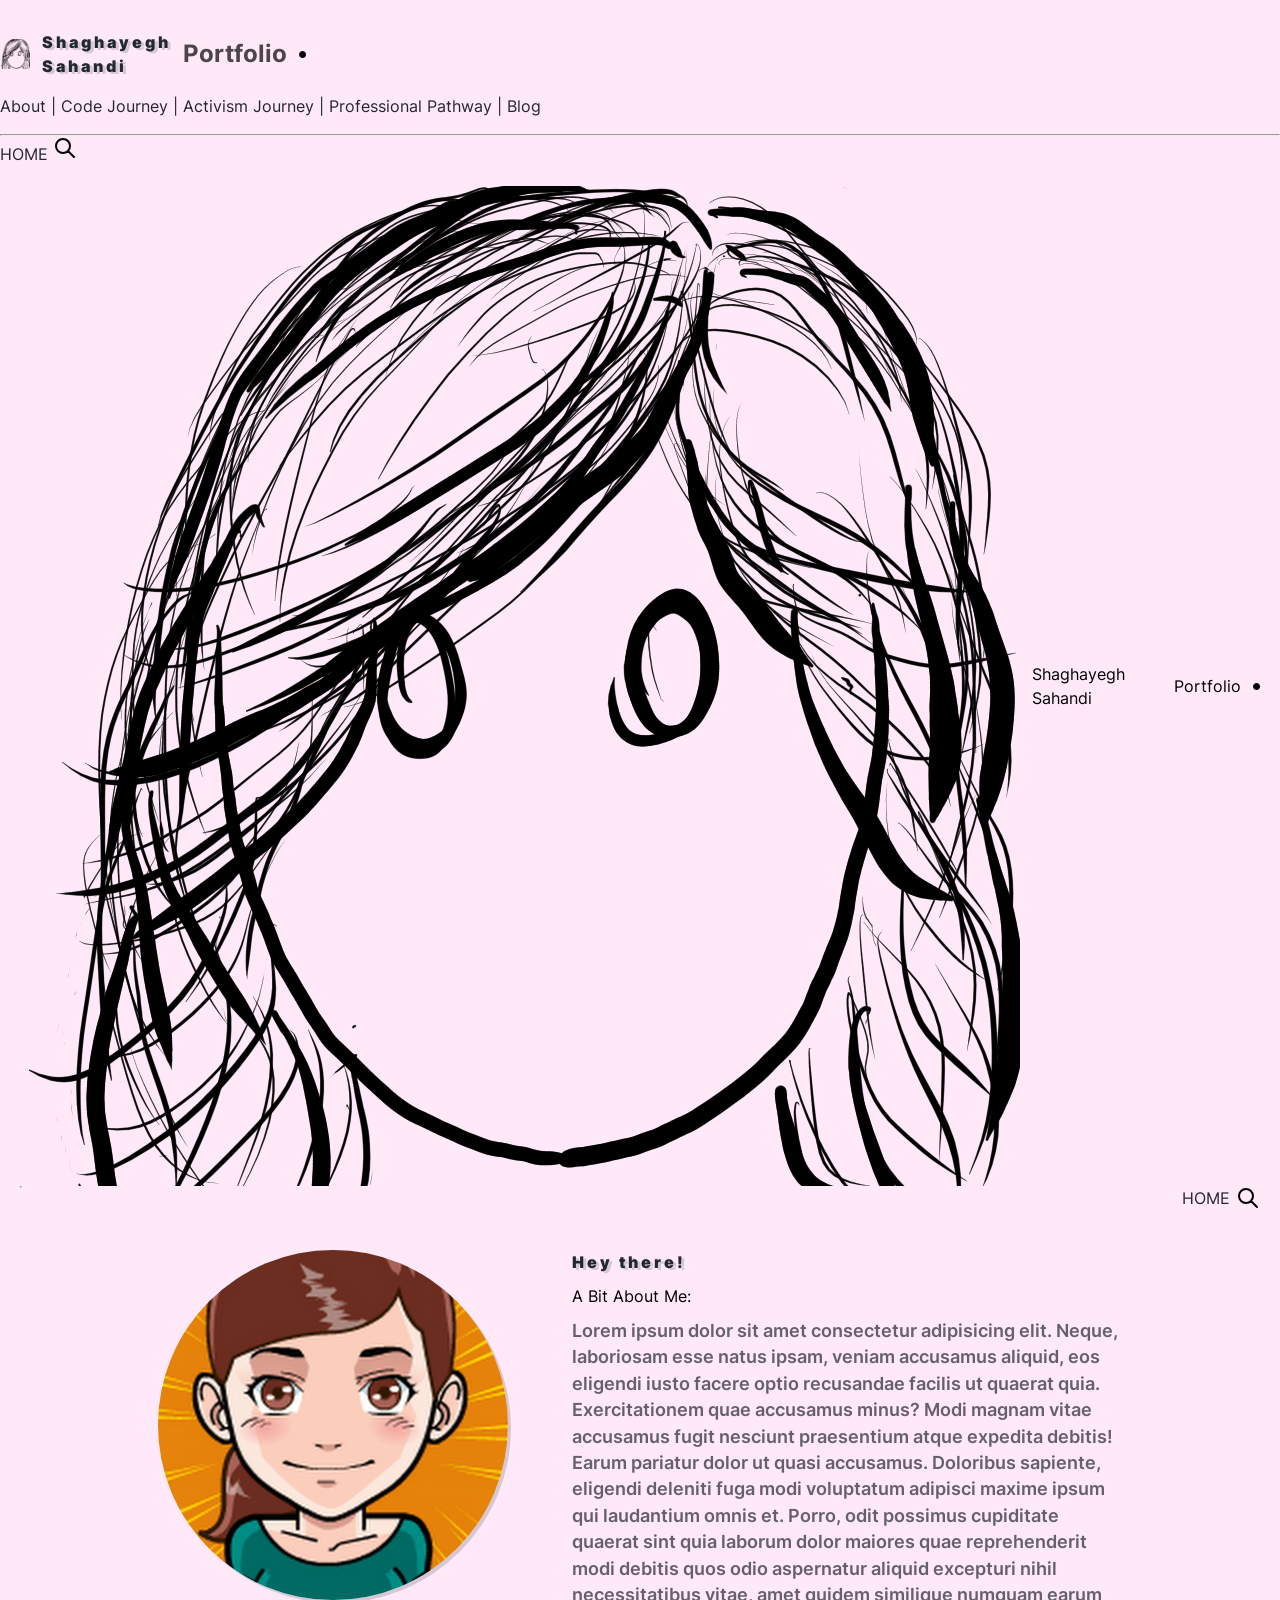
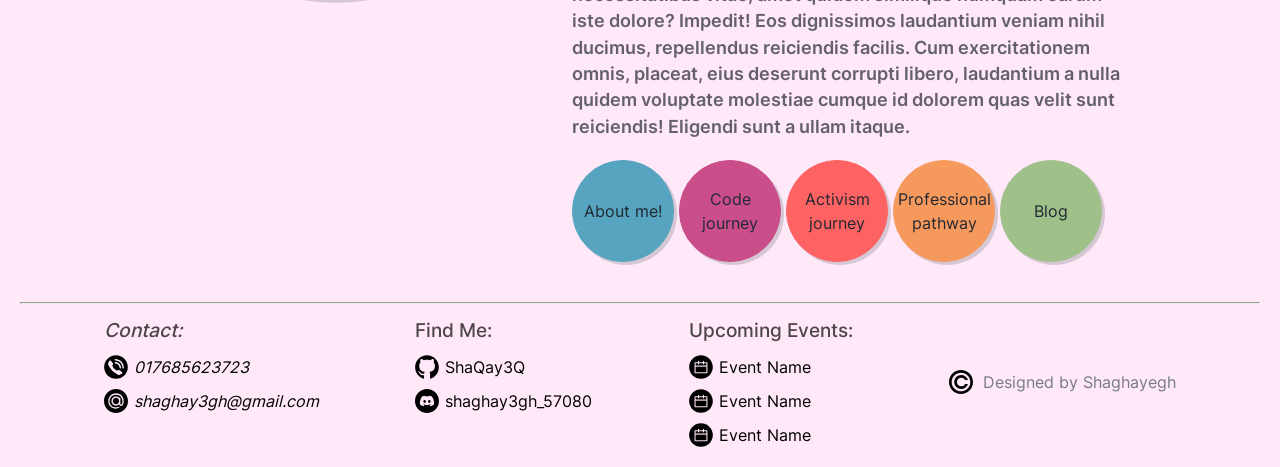
==== page.html @ 24f65aee "changes on several pages" ====
<!DOCTYPE html>
<html lang="en">

<head>
    <meta charset="UTF-8">
    <meta name="viewport" content="width=device-width, initial-scale=1.0">
    <title>Home Page</title>
    <link rel="stylesheet" href="reset.css">
    <link rel="stylesheet" href="style.css">
    <!-- <script src="./burgermenu.js" defer></script> -->
</head>

<body>
    <!--=====================================
                HERO
    =======================================-->
    <div id="hero"></div>
    <section>
        <!--=====================================
                HEADER
        =======================================-->
        <header>
            <section id="logo" class="wrapper flex flexrow align-items-center self-start">
                <img id="logo-img" src="./images/logo.png" alt="logo">
                <h1>Shaghayegh Sahandi</h1>
                <h2>Portfolio</h2>
                <img class="dot" src="./images/circle-32.png" alt="dot icon">
            </section>
            <nav id="big-screen">
                <ul>
                    <!-- <li class="nav-item"><a href="#">About me</a></li> -->
                    <li class="nav-item"><a href="#">About</a> </li>
                    <!-- <li><a href="#">Peek Inside My World</a></li> -->
                    <li>|</li>
                    <li class="nav-item"><a href="#">Code Journey</a></li>
                    <li>|</li>
                    <li class="nav-item"><a href="#">Activism Journey</a></li>
                    <li>|</li>
                    <li class="nav-item"><a href="#">Professional Pathway</a></li>
                    <li>|</li>
                    <li class="nav-item"><a href="#">Blog</a></li>
                </ul>
            </nav>
            <hr />
            <ul>
                <li><a href="#">HOME</a></li>
                <li><img class="icon" src="./images/searchone.svg" alt="Serach"></li>
            </ul>
        </header>
        <!--=====================================
                MAIN
        =======================================-->
        <main></main>
        <!--=====================================
                FOOTER
        =======================================-->
        <footer></footer>
    </section>
    <!--=====================================
                HEADER
    =======================================-->

    <header class="main-header">
        <div class="container flex flexrow justify-between wrap">
            <div class="wrapper flex flexrow align-items-center self-start">
                <img class="logo" src="./images/logo.png" alt="logo">
                <span class="txt-style">Shaghayegh Sahandi</span>
                <span>Portfolio</span>
                <img class="dot align-bottom" src="./images/circle-32.png" alt="dot icon">
            </div>
            <nav class="main-header__nav flex flexcolumn wrap">

                <ul class="nav-menu flex flexrow wrap items-center self-center">
                    <!-- <li class="nav-item"><a href="#">About me</a></li> -->
                    <li class="bubble-link shadow flex" id="about">
                        <!-- <li><a href="#">Peek Inside My World</a></li> -->
                    <li>|</li>
                    <li class="nav-item"><a href="#">Code Journey</a></li>
                    <li>|</li>
                    <li class="nav-item"><a href="#">Activism Journey</a></li>
                    <li>|</li>
                    <li class="nav-item"><a href="#">Professional Pathway</a></li>
                    <li>|</li>
                    <li class="nav-item"><a href="#">Blog</a></li>
                </ul>
                <!-- <div class="line"></div> -->
                <hr>
                <div>

                    <!-- <hr> -->
                    <ul class="flex align-items-center">
                        <li id="burger-menu"></li>
                    </ul>

                </div>
            </nav>
            <nav class="flex flexrow wrap justify-content-right align-items-center">
                <!-- <button class="veganburger" aria-label="Toggle menu"> -->
                <div class="veganburger" role="button" tabindex="0" aria-label="Toggle navigation menu">

                    <span class="bar"></span>
                    <span class="bar"></span>
                    <span class="bar"></span>
                </div>
                <!-- </button> -->
                <ul class="flex flexrow wrap justify-content-right sixgap">
                    <li><a href="#">HOME</a></li>
                    <li><img class="icon" src="./images/searchone.svg" alt="Serach"></li>
                </ul>
            </nav>
        </div>
    </header>

    <!--=====================================
                MAIN
    =======================================-->
    <main class="container">
        <div class="content flex flexrow justify-content-center">
            <div class="flex">
                <img class="avatar shadow self-center" src="./images/sh.png" alt="Portrait of Shaghayegh Sahandi">
            </div>
            <section class="flex flexcolumn">
                <section class="txt flex flexcolumn">
                    <h1>Hey there!</h1>
                    <span>A Bit About Me:</span>
                    <p>Lorem ipsum dolor sit amet consectetur adipisicing elit. Neque, laboriosam esse natus ipsam,
                        veniam accusamus aliquid, eos eligendi iusto facere optio recusandae facilis ut quaerat quia.
                        Exercitationem quae accusamus minus?
                        Modi magnam vitae accusamus fugit nesciunt praesentium atque expedita debitis! Earum pariatur
                        dolor ut quasi accusamus. Doloribus sapiente, eligendi deleniti fuga modi voluptatum adipisci
                        maxime ipsum qui laudantium omnis et.
                        Porro, odit possimus cupiditate quaerat sint quia laborum dolor maiores quae reprehenderit modi
                        debitis quos odio aspernatur aliquid excepturi nihil necessitatibus vitae, amet quidem similique
                        numquam earum iste dolore? Impedit!
                        Eos dignissimos laudantium veniam nihil ducimus, repellendus reiciendis facilis. Cum
                        exercitationem omnis, placeat, eius deserunt corrupti libero, laudantium a nulla quidem
                        voluptate molestiae cumque id dolorem quas velit sunt reiciendis!
                        Eligendi sunt a ullam itaque.</p>
                </section>
                <div class="bubble-nav">
                    <ul class="flex align-items-center">
                        <li class="bubble-link shadow flex" id="about">
                            <a class="flex align-self-center" href="#">About me!
                            </a>
                        </li>
                        <li class="bubble-link shadow flex" id="coding">
                            <a class="flex align-self-center" href="#">Code journey</a>
                        </li>
                        <li class="bubble-link shadow flex" id="activism">
                            <a class="flex align-self-center" href="#">Activism journey</a>
                        </li>
                        <li class="bubble-link shadow flex" id="cv">
                            <a class="flex align-self-center" href="#">Professional pathway</a>
                        </li>
                        <li class="bubble-link shadow flex" id="blog">
                            <a class="flex align-self-center" href="#">Blog</a>
                        </li>
                    </ul>
                </div>

            </section>
        </div>
    </main>

    <!--=====================================
                FOOTER
    =======================================-->
    <footer class="container flex flexcolumn wrap wrapper">
        <hr>
        <section class="flex flexrow wrap justify-evenly wrapper">
            <address class="flex flexcolumn tengap fexgrowone fit-content">
                <h3>Contact:</h3>
                <div class="flex flexrow sixgap fit-content">
                    <img class="icon" src="./images/phone.svg" alt="phone">
                    <span>017685623723</span>
                </div>
                <div class="flex flexrow sixgap fit-content">
                    <img class="icon" src="./images/emailat.svg" alt="email">
                    <span>shaghay3gh@gmail.com</span>
                </div>
            </address>
            <section class="flex flexcolumn tengap fit-content">
                <h3>Find Me:</h3>
                <div class="flex flexrow sixgap fit-content">
                    <img class="icon" src="./images/github.svg" alt="Github">
                    <span>ShaQay3Q</span>
                </div>
                <div class="flex flexrow sixgap fit-content">
                    <img class="icon" src="./images/discord.svg" alt="Discord">
                    <span>shaghay3gh_57080</span>
                </div>
            </section>
            <section class="flex flexcolumn tengap">
                <h3>Upcoming Events:</h3>
                <div class="flex flexrow sixgap">
                    <img class="icon" src="./images/event.svg" alt="event">
                    <span>Event Name</span>
                </div>
                <div class="flex flexrow sixgap">
                    <img class="icon" src="./images/event.svg" alt="event">
                    <span>Event Name</span>
                </div>
                <div class="flex flexrow sixgap">
                    <img class="icon" src="./images/event.svg" alt="event">
                    <span>Event Name</span>
                </div>
            </section>
            <div class="copy-right flex flexrow tengap align-items-center">
                <img class="icon" src="./images/copyright.svg" alt="copy-right sign">
                <span>Designed by Shaghayegh</span>
            </div>
        </section>
    </footer>
</body>

</html>
---- style.css ----
/* inter-100 - latin */
@font-face {
	font-display: swap; /* Check https://developer.mozilla.org/en-US/docs/Web/CSS/@font-face/font-display for other options. */
	font-family: "Inter";
	font-style: normal;
	font-weight: 100;
	src: url("./fonts/inter-v13-latin-100.woff2") format("woff2"); /* Chrome 36+, Opera 23+, Firefox 39+, Safari 12+, iOS 10+ */
}

/* inter-200 - latin */
@font-face {
	font-display: swap; /* Check https://developer.mozilla.org/en-US/docs/Web/CSS/@font-face/font-display for other options. */
	font-family: "Inter";
	font-style: normal;
	font-weight: 200;
	src: url("./fonts/inter-v13-latin-200.woff2") format("woff2"); /* Chrome 36+, Opera 23+, Firefox 39+, Safari 12+, iOS 10+ */
}

/* inter-300 - latin */
@font-face {
	font-display: swap; /* Check https://developer.mozilla.org/en-US/docs/Web/CSS/@font-face/font-display for other options. */
	font-family: "Inter";
	font-style: normal;
	font-weight: 300;
	src: url("./fonts/inter-v13-latin-300.woff2") format("woff2"); /* Chrome 36+, Opera 23+, Firefox 39+, Safari 12+, iOS 10+ */
}

/* inter-regular - latin */
@font-face {
	font-display: swap; /* Check https://developer.mozilla.org/en-US/docs/Web/CSS/@font-face/font-display for other options. */
	font-family: "Inter";
	font-style: normal;
	font-weight: 400;
	src: url("./fonts/inter-v13-latin-regular.woff2") format("woff2"); /* Chrome 36+, Opera 23+, Firefox 39+, Safari 12+, iOS 10+ */
}

/* inter-500 - latin */
@font-face {
	font-display: swap; /* Check https://developer.mozilla.org/en-US/docs/Web/CSS/@font-face/font-display for other options. */
	font-family: "Inter";
	font-style: normal;
	font-weight: 500;
	src: url("./fonts/inter-v13-latin-500.woff2") format("woff2"); /* Chrome 36+, Opera 23+, Firefox 39+, Safari 12+, iOS 10+ */
}

/* inter-600 - latin */
@font-face {
	font-display: swap; /* Check https://developer.mozilla.org/en-US/docs/Web/CSS/@font-face/font-display for other options. */
	font-family: "Inter";
	font-style: normal;
	font-weight: 600;
	src: url("./fonts/inter-v13-latin-600.woff2") format("woff2"); /* Chrome 36+, Opera 23+, Firefox 39+, Safari 12+, iOS 10+ */
}

/* inter-700 - latin */
@font-face {
	font-display: swap; /* Check https://developer.mozilla.org/en-US/docs/Web/CSS/@font-face/font-display for other options. */
	font-family: "Inter";
	font-style: normal;
	font-weight: 700;
	src: url("./fonts/inter-v13-latin-700.woff2") format("woff2"); /* Chrome 36+, Opera 23+, Firefox 39+, Safari 12+, iOS 10+ */
}

/* inter-800 - latin */
@font-face {
	font-display: swap; /* Check https://developer.mozilla.org/en-US/docs/Web/CSS/@font-face/font-display for other options. */
	font-family: "Inter";
	font-style: normal;
	font-weight: 800;
	src: url("./fonts/inter-v13-latin-800.woff2") format("woff2"); /* Chrome 36+, Opera 23+, Firefox 39+, Safari 12+, iOS 10+ */
}

/* inter-900 - latin */
@font-face {
	font-display: swap; /* Check https://developer.mozilla.org/en-US/docs/Web/CSS/@font-face/font-display for other options. */
	font-family: "Inter";
	font-style: normal;
	font-weight: 900;
	src: url("./fonts/inter-v13-latin-900.woff2") format("woff2"); /* Chrome 36+, Opera 23+, Firefox 39+, Safari 12+, iOS 10+ */
}

:root {
	--fs-smaller: 0.8rem;
	--fs-small: 1rem;
	--fs-medium: 1.1rem;
	--fs-large: 1.2rem;
	--fs-f: 10vh;
	--fs-rem: 1.5rem;
	--fw-rem: 700;
	--fw-medium: 600;

	--fc-black: rgba(0, 0, 0, 0.7);
	--fc-softblack: rgba(0, 0, 0, 0.9);
	--fc-darkgray: rgba(34, 40, 50, 1);
	--fc-darkgreyleight: rgba(34, 40, 50, 0.7);
	--fc-grey: rgba(119, 123, 133, 1);
	--lc-grey: rgba(119, 123, 133, 0.6);
	--shadow: rgba(119, 123, 133, 0.3);

	/* --bgc: #f1f4f6; */
	--bgc: #ffe8f8;
	--lc-home: #56a4c0;
	--lc-one: #ca4e8a;
	--lc-two: #ff6262;
	--lc-three: #f6995c;
	--lc-four: #9fc088;
}

@media (max-width: 427px) {
	:root {
		--fs-rem: 1rem;
		--fw-rem: 700;
		/* --fs-lg: 2.25rem; */
	}
}

* {
	padding: 0;
	margin: 0;
	box-sizing: border-box;
}

body {
	overflow-x: hidden;
	font-family: "Inter", sans-serif;
	margin-top: 30px;
	background-color: var(--bgc);
}

h2 {
	font-size: var(--fs-rem);
	font-weight: var(--fw-rem);
	color: var(--fc-black);
}

.box {
	background-color: var(--bgc);
	border: 5px solid darkblue;
	width: 20vw;
	height: 20vh;
	/* font-size: var(--fs-rem); */
}

p {
	font-size: var(--fs-medium);
	font-weight: var(--fw-medium);
	color: var(--fc-darkgreyleight);
	word-wrap: break-word;
	max-width: 550px;
}

a {
	text-decoration: none;
	font-size: var(--fs-small);
	font-weight: 400;
	color: var(--fc-darkgray);
}

main {
	display: flex;
	flex-direction: column;
}

li {
	display: inline-block;
	color: var(--fc-darkgray);
}

/*===============================================================================================
                        UTILS
================================================================================================*/
.flex {
	display: flex;
}

.flexrow {
	flex-direction: row;
}

.flexcolumn {
	flex-direction: column;
}

.justify-between {
	justify-content: space-between;
}

.justify-evenly {
	justify-content: space-evenly;
}

.justify-content {
	justify-content: center;
}

.align-items-center {
	align-items: center;
}

.justify-self-center {
	justify-self: center;
}

.align-self-center {
	align-self: center;
}

.wrap {
	flex-wrap: wrap;
}

.justify-content-center {
	justify-content: center;
}

.justify-content-right {
	justify-content: right;
}

.self-end {
	justify-self: end;
}

.self-start {
	justify-self: start;
}

.align--bottom {
	justify-self: last baseline;
}

.fit-content {
	max-width: fit-content;
}

.container {
	max-width: 1400px;
	margin-right: auto;
	margin-left: auto;
	padding: 20px;
}

span {
	display: inline-block;
}

.icon {
	height: 24px;
	width: 24px;
}
/* hr {
  background-color: var(--fc-grey);
} */

ul {
	display: inline-block;
}

.line {
	height: 1hv;
	border: solid var(--fc-grey);
}

/* hr {
  background-color: var(--fc-grey);
} */

.shadow {
	box-shadow: 3px 3px var(--shadow);
}

.tengap {
	gap: 10px;
}

.sixgap {
	gap: 6px;
}

.wrapper {
	gap: 12px;
}

/*===============================================================================================
                        HEADER
================================================================================================*/

#logo {
	height: 30pxBlog;
	width: 30px;
}

.dot {
	width: 7px;
	height: 7px;
}

h1 {
	font-size: var(--fs-small);
	font-weight: 900;
	color: var(--fc-darkgray);
	letter-spacing: 3px;
	text-shadow: 3px 2px var(--shadow);
}

.main-header__nav {
	gap: 6px;
}

.main-header__nav > ul {
	gap: 6px;
}

.nav-menu {
	display: flex;
	justify-content: space-between;
	align-items: center;
	gap: 60px;
}

/*===============================================================================================
                        MAIN
================================================================================================*/

main {
	max-width: fit-content;
	margin: auto;
}

.content > div {
	min-width: fit-content;
	margin-right: 5vw;
}

.content > section {
	gap: 20px;
}

.avatar {
	width: 350px;
	height: 350px;
	border-radius: 50%;
}

.txt {
	gap: 10px;
}
h3 {
	color: var(--fc-black);
	font-size: var(--fs-large);
	font-weight: 500;
}

/****************
  BUBBLE NAV
****************/
.bubble-nav > ul {
	gap: 5px;
}

.bubble-link {
	height: 102px;
	width: 102px;
	border-radius: 50%;
	border: solid 1px;
	font-size: var(--fs-smaller);
	font-weight: var(--fw-medium);
	justify-content: center;
	text-align: center;
}

#about {
	background-color: var(--lc-home);
	border-color: var(--lc-home);
}

#coding {
	background-color: var(--lc-one);
	border-color: var(--lc-one);
}

#activism {
	background-color: var(--lc-two);
	border-color: var(--lc-two);
}

#cv {
	background-color: var(--lc-three);
	border-color: var(--lc-three);
}

#blog {
	background-color: var(--lc-four);
	border-color: var(--lc-four);
}

/*===============================================================================================
                        FOOTER
================================================================================================*/

.copy-right {
	color: var(--fc-grey);
}

/*===============================================================================================
                        MEDIA QUERIES
================================================================================================*/

/* @media (max-width: 1000px) {
  .main-header__nav {
    display: none;
  }
} */

@media (max-width: 900px) {
	.main-header__nav hr,
	ul:nth-child(1) {
		display: none;
	}
}

@media (max-width: 900px) {
	.veganburger {
		display: block; /* Show on smaller screens */
	}
}

.veganburger {
	/* visibility: hidden; */
	display: none;
	cursor: pointer;
}

.burger-menu {
	display: none;
	cursor: pointer;
}

.bar {
	display: block;
	width: 25px;
	height: 3px;
	margin: 5px auto;
	-webkit-transition: all 0.3s ease-in-out;
	transition: all 0.3s ease-in-out;
	background-color: var(--fc-darkgray);
}

.veganburger.active .bar:nth-child(2) {
	opacity: 0;
}
.veganburger.active .bar:nth-child(1) {
	transform: translateY(8px) rotate(45deg);
}
.veganburger.active .bar:nth-child(3) {
	transform: translateY(-8px) rotate(-45deg);
}

@media (max-width: 900px) {
	.nav-menu {
		position: fixed;
		left: -100%; /* Start off-screen */
		top: 60px;
		flex-direction: column;
		background-color: var(--bgc);
		width: 100%;
		text-align: center;
		transition: 0.3s;
		box-shadow: 0 10px 27px rgba(0, 0, 0, 0.05);
		z-index: 1000;
	}

	.nav-menu.active {
		left: 0; /* Slide in when active */
	}
}

.nav-menu {
	position: fixed;
	left: 100%;
	top: 70px;
	opacity: 0.5;
	flex-direction: column;
	background-color: red;
	width: 100%;
	text-align: center;
	transition: 0.3s;
}

.nav-item {
	margin: 16px 0;
}

.nav-menu.active {
	left: 0;
}

/* .main-header__nav {
  } */
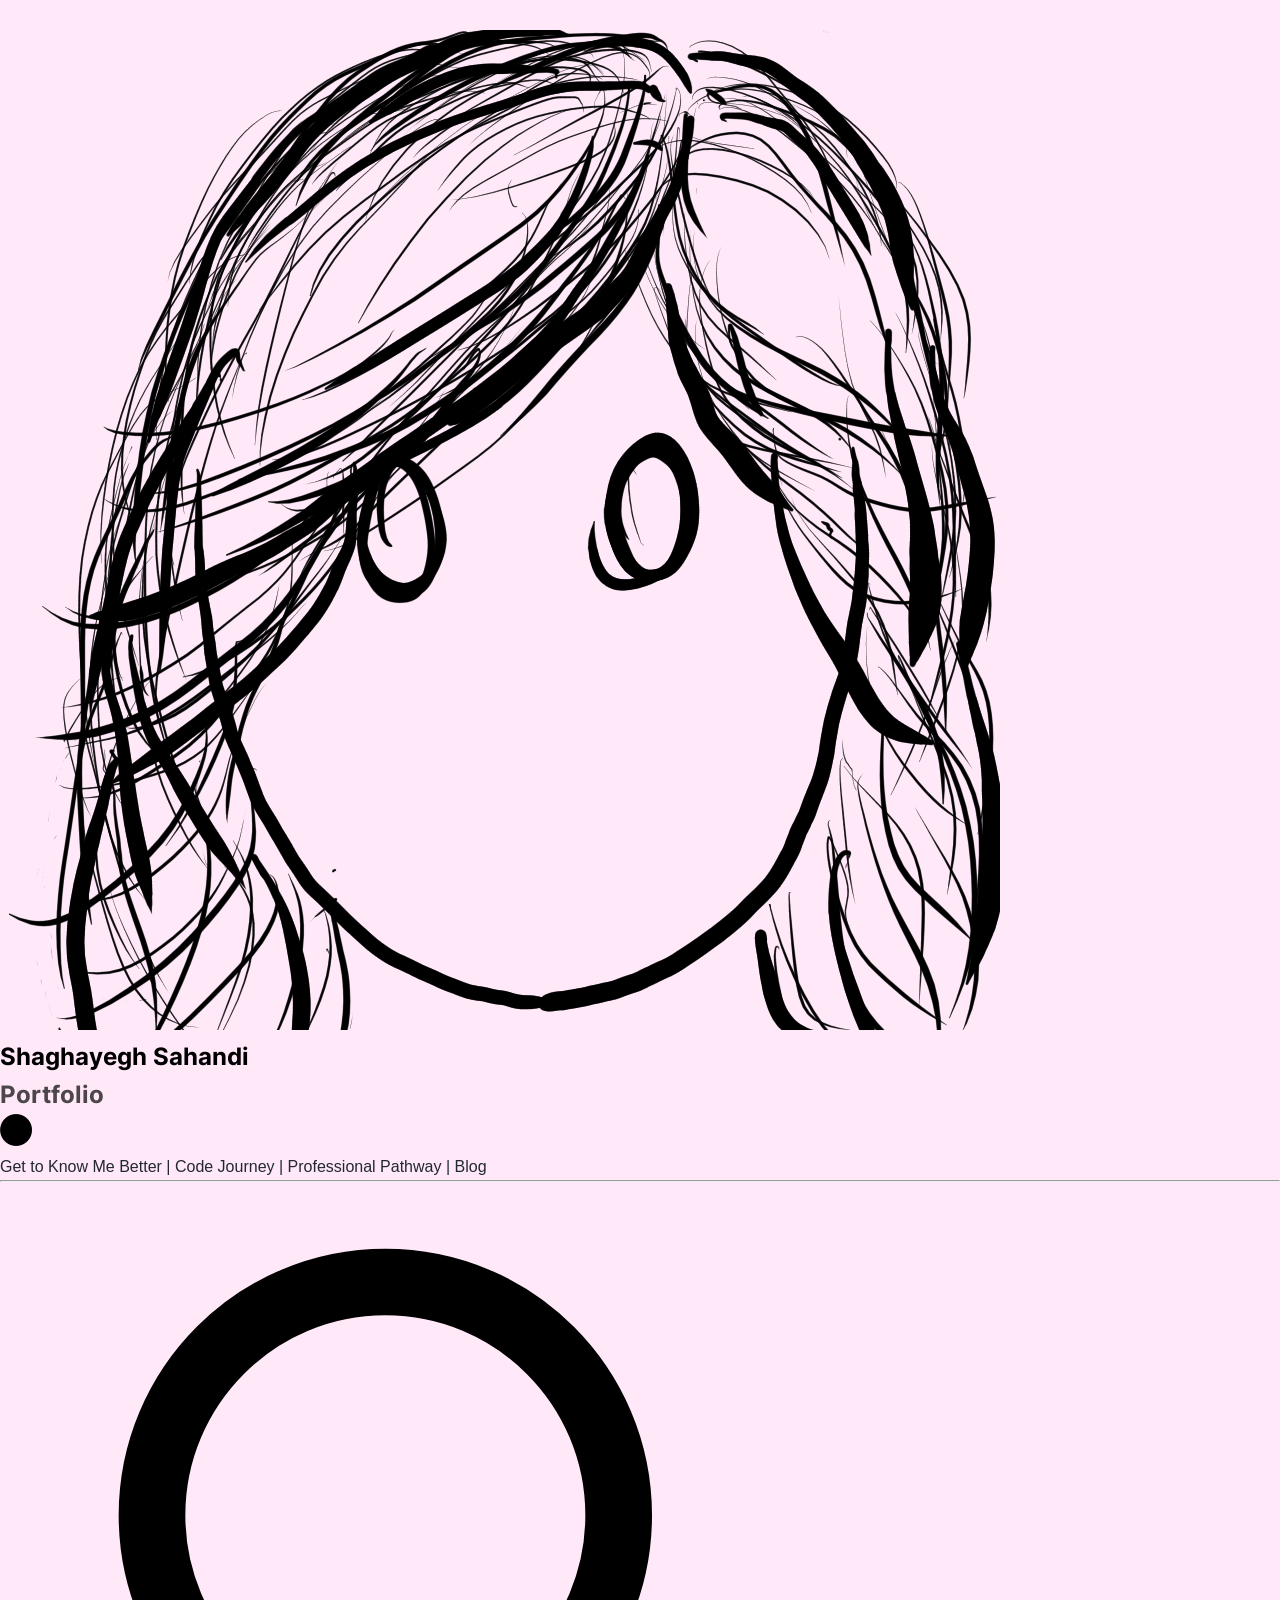
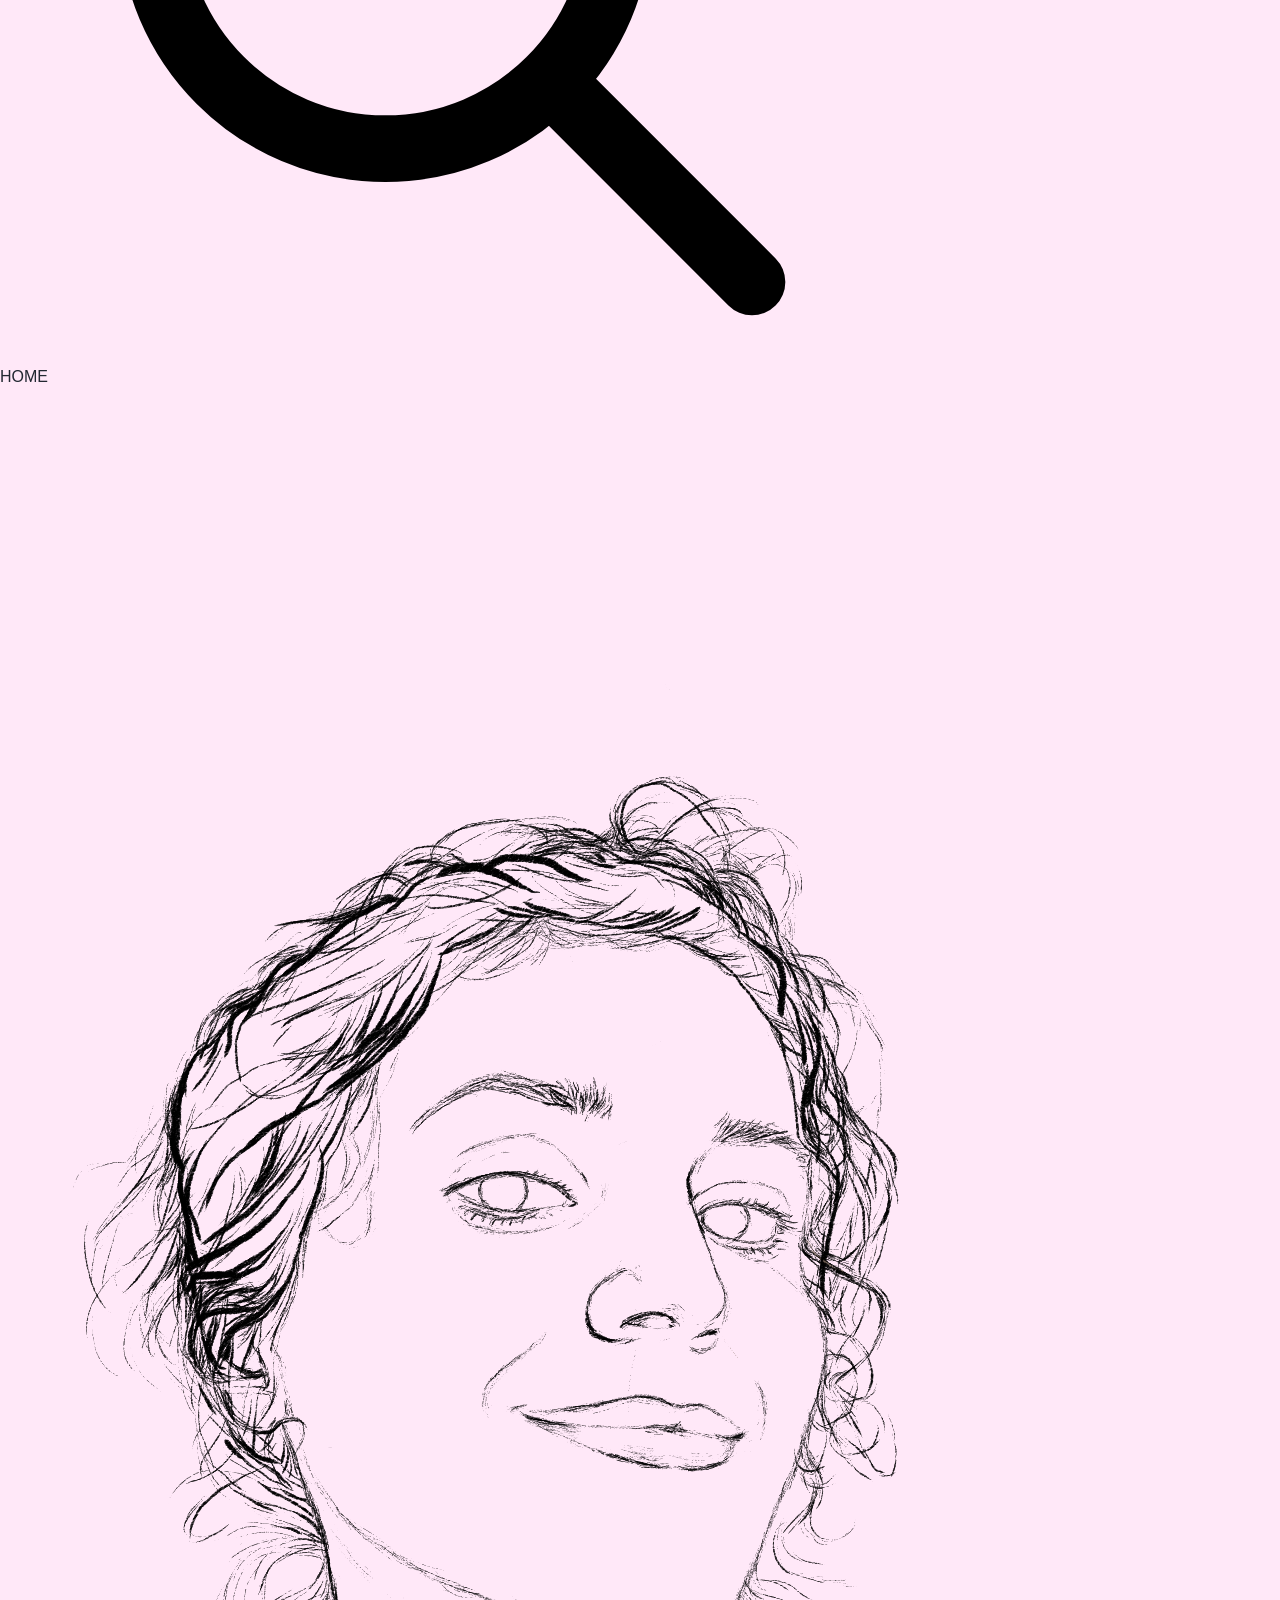
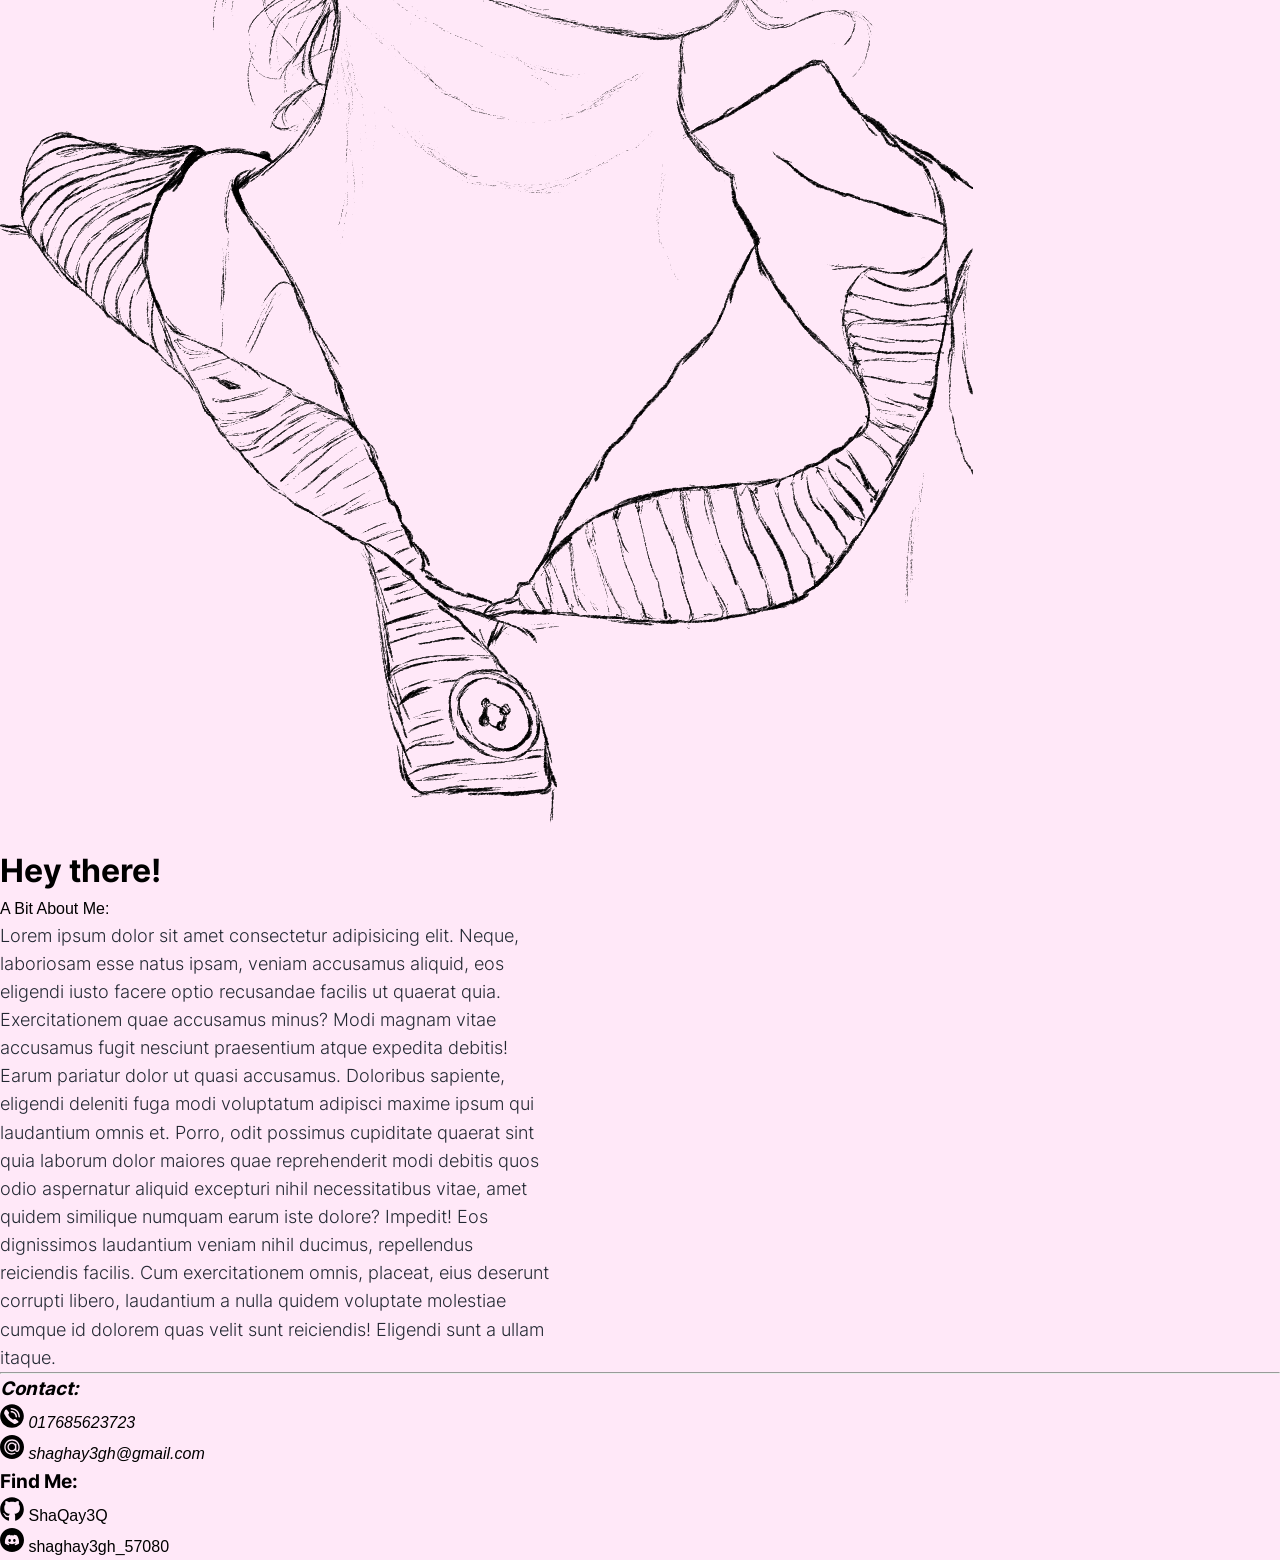
==== commit 62959dd8: "change structures on page.html" ====
--- a/page.html
+++ b/page.html
@@ -5,209 +5,94 @@
     <meta charset="UTF-8">
     <meta name="viewport" content="width=device-width, initial-scale=1.0">
     <title>Home Page</title>
-    <link rel="stylesheet" href="reset.css">
-    <link rel="stylesheet" href="style.css">
+    <link rel="stylesheet" href="page.css">
+    <!-- <link rel="stylesheet" href="style.css"> -->
     <!-- <script src="./burgermenu.js" defer></script> -->
 </head>
 
 <body>
     <!--=====================================
+                HEADER
+        =======================================-->
+    <header>
+        <section id="logo" class="wrapper flex flexrow align-items-center self-start">
+            <img id="logo-img" src="./images/logo.png" alt="logo">
+            <h1>Shaghayegh Sahandi</h1>
+            <h2>Portfolio</h2>
+            <img class="dot" src="./images/circle-32.png" alt="dot icon">
+        </section>
+        <nav id="big-screen">
+            <ul>
+                <!-- <li class="nav-item"><a href="#">About me</a></li> -->
+                <li class="nav-item"><a href="#">Get to Know Me Better</a> </li>
+                <!-- <li><a href="#">Peek Inside My World</a></li> -->
+                <li>|</li>
+                <li class="nav-item"><a href="#">Code Journey</a></li>
+                <li>|</li>
+                <!-- <li class="nav-item"><a href="#">Activism Journey</a></li>
+                    <li>|</li> -->
+                <li class="nav-item"><a href="#">Professional Pathway</a></li>
+                <li>|</li>
+                <li class="nav-item"><a href="#">Blog</a></li>
+            </ul>
+        </nav>
+        <hr />
+        <ul>
+            <li><a href="#">HOME</a></li>
+            <li><img src="./images/searchone.svg" alt="Serach"></li>
+        </ul>
+    </header>
+    <!--=====================================
                 HERO
     =======================================-->
-    <div id="hero"></div>
-    <section>
-        <!--=====================================
-                HEADER
-        =======================================-->
-        <header>
-            <section id="logo" class="wrapper flex flexrow align-items-center self-start">
-                <img id="logo-img" src="./images/logo.png" alt="logo">
-                <h1>Shaghayegh Sahandi</h1>
-                <h2>Portfolio</h2>
-                <img class="dot" src="./images/circle-32.png" alt="dot icon">
-            </section>
-            <nav id="big-screen">
-                <ul>
-                    <!-- <li class="nav-item"><a href="#">About me</a></li> -->
-                    <li class="nav-item"><a href="#">About</a> </li>
-                    <!-- <li><a href="#">Peek Inside My World</a></li> -->
-                    <li>|</li>
-                    <li class="nav-item"><a href="#">Code Journey</a></li>
-                    <li>|</li>
-                    <li class="nav-item"><a href="#">Activism Journey</a></li>
-                    <li>|</li>
-                    <li class="nav-item"><a href="#">Professional Pathway</a></li>
-                    <li>|</li>
-                    <li class="nav-item"><a href="#">Blog</a></li>
-                </ul>
-            </nav>
-            <hr />
-            <ul>
-                <li><a href="#">HOME</a></li>
-                <li><img class="icon" src="./images/searchone.svg" alt="Serach"></li>
-            </ul>
-        </header>
-        <!--=====================================
+    <div id="hero">
+        <img src="./images/shaport.png" alt="hero image">
+    </div>
+    <!--=====================================
                 MAIN
         =======================================-->
-        <main></main>
-        <!--=====================================
+    <main>
+        <h1>Hey there!</h1>
+        <span>A Bit About Me:</span>
+        <p>Lorem ipsum dolor sit amet consectetur adipisicing elit. Neque, laboriosam esse natus ipsam,
+            veniam accusamus aliquid, eos eligendi iusto facere optio recusandae facilis ut quaerat quia.
+            Exercitationem quae accusamus minus?
+            Modi magnam vitae accusamus fugit nesciunt praesentium atque expedita debitis! Earum pariatur
+            dolor ut quasi accusamus. Doloribus sapiente, eligendi deleniti fuga modi voluptatum adipisci
+            maxime ipsum qui laudantium omnis et.
+            Porro, odit possimus cupiditate quaerat sint quia laborum dolor maiores quae reprehenderit modi
+            debitis quos odio aspernatur aliquid excepturi nihil necessitatibus vitae, amet quidem similique
+            numquam earum iste dolore? Impedit!
+            Eos dignissimos laudantium veniam nihil ducimus, repellendus reiciendis facilis. Cum
+            exercitationem omnis, placeat, eius deserunt corrupti libero, laudantium a nulla quidem
+            voluptate molestiae cumque id dolorem quas velit sunt reiciendis!
+            Eligendi sunt a ullam itaque.</p>
+    </main>
+    <hr />
+    <!--=====================================
                 FOOTER
         =======================================-->
-        <footer></footer>
-    </section>
-    <!--=====================================
-                HEADER
-    =======================================-->
-
-    <header class="main-header">
-        <div class="container flex flexrow justify-between wrap">
-            <div class="wrapper flex flexrow align-items-center self-start">
-                <img class="logo" src="./images/logo.png" alt="logo">
-                <span class="txt-style">Shaghayegh Sahandi</span>
-                <span>Portfolio</span>
-                <img class="dot align-bottom" src="./images/circle-32.png" alt="dot icon">
+    <footer>
+        <address class="flex flexcolumn tengap fexgrowone fit-content">
+            <h3>Contact:</h3>
+            <div class="flex flexrow sixgap fit-content">
+                <img class="icon" src="./images/phone.svg" alt="phone">
+                <span>017685623723</span>
             </div>
-            <nav class="main-header__nav flex flexcolumn wrap">
-
-                <ul class="nav-menu flex flexrow wrap items-center self-center">
-                    <!-- <li class="nav-item"><a href="#">About me</a></li> -->
-                    <li class="bubble-link shadow flex" id="about">
-                        <!-- <li><a href="#">Peek Inside My World</a></li> -->
-                    <li>|</li>
-                    <li class="nav-item"><a href="#">Code Journey</a></li>
-                    <li>|</li>
-                    <li class="nav-item"><a href="#">Activism Journey</a></li>
-                    <li>|</li>
-                    <li class="nav-item"><a href="#">Professional Pathway</a></li>
-                    <li>|</li>
-                    <li class="nav-item"><a href="#">Blog</a></li>
-                </ul>
-                <!-- <div class="line"></div> -->
-                <hr>
-                <div>
-
-                    <!-- <hr> -->
-                    <ul class="flex align-items-center">
-                        <li id="burger-menu"></li>
-                    </ul>
-
-                </div>
-            </nav>
-            <nav class="flex flexrow wrap justify-content-right align-items-center">
-                <!-- <button class="veganburger" aria-label="Toggle menu"> -->
-                <div class="veganburger" role="button" tabindex="0" aria-label="Toggle navigation menu">
-
-                    <span class="bar"></span>
-                    <span class="bar"></span>
-                    <span class="bar"></span>
-                </div>
-                <!-- </button> -->
-                <ul class="flex flexrow wrap justify-content-right sixgap">
-                    <li><a href="#">HOME</a></li>
-                    <li><img class="icon" src="./images/searchone.svg" alt="Serach"></li>
-                </ul>
-            </nav>
-        </div>
-    </header>
-
-    <!--=====================================
-                MAIN
-    =======================================-->
-    <main class="container">
-        <div class="content flex flexrow justify-content-center">
-            <div class="flex">
-                <img class="avatar shadow self-center" src="./images/sh.png" alt="Portrait of Shaghayegh Sahandi">
+            <div class="flex flexrow sixgap fit-content">
+                <img class="icon" src="./images/emailat.svg" alt="email">
+                <span>shaghay3gh@gmail.com</span>
             </div>
-            <section class="flex flexcolumn">
-                <section class="txt flex flexcolumn">
-                    <h1>Hey there!</h1>
-                    <span>A Bit About Me:</span>
-                    <p>Lorem ipsum dolor sit amet consectetur adipisicing elit. Neque, laboriosam esse natus ipsam,
-                        veniam accusamus aliquid, eos eligendi iusto facere optio recusandae facilis ut quaerat quia.
-                        Exercitationem quae accusamus minus?
-                        Modi magnam vitae accusamus fugit nesciunt praesentium atque expedita debitis! Earum pariatur
-                        dolor ut quasi accusamus. Doloribus sapiente, eligendi deleniti fuga modi voluptatum adipisci
-                        maxime ipsum qui laudantium omnis et.
-                        Porro, odit possimus cupiditate quaerat sint quia laborum dolor maiores quae reprehenderit modi
-                        debitis quos odio aspernatur aliquid excepturi nihil necessitatibus vitae, amet quidem similique
-                        numquam earum iste dolore? Impedit!
-                        Eos dignissimos laudantium veniam nihil ducimus, repellendus reiciendis facilis. Cum
-                        exercitationem omnis, placeat, eius deserunt corrupti libero, laudantium a nulla quidem
-                        voluptate molestiae cumque id dolorem quas velit sunt reiciendis!
-                        Eligendi sunt a ullam itaque.</p>
-                </section>
-                <div class="bubble-nav">
-                    <ul class="flex align-items-center">
-                        <li class="bubble-link shadow flex" id="about">
-                            <a class="flex align-self-center" href="#">About me!
-                            </a>
-                        </li>
-                        <li class="bubble-link shadow flex" id="coding">
-                            <a class="flex align-self-center" href="#">Code journey</a>
-                        </li>
-                        <li class="bubble-link shadow flex" id="activism">
-                            <a class="flex align-self-center" href="#">Activism journey</a>
-                        </li>
-                        <li class="bubble-link shadow flex" id="cv">
-                            <a class="flex align-self-center" href="#">Professional pathway</a>
-                        </li>
-                        <li class="bubble-link shadow flex" id="blog">
-                            <a class="flex align-self-center" href="#">Blog</a>
-                        </li>
-                    </ul>
-                </div>
-
-            </section>
-        </div>
-    </main>
-
-    <!--=====================================
-                FOOTER
-    =======================================-->
-    <footer class="container flex flexcolumn wrap wrapper">
-        <hr>
-        <section class="flex flexrow wrap justify-evenly wrapper">
-            <address class="flex flexcolumn tengap fexgrowone fit-content">
-                <h3>Contact:</h3>
-                <div class="flex flexrow sixgap fit-content">
-                    <img class="icon" src="./images/phone.svg" alt="phone">
-                    <span>017685623723</span>
-                </div>
-                <div class="flex flexrow sixgap fit-content">
-                    <img class="icon" src="./images/emailat.svg" alt="email">
-                    <span>shaghay3gh@gmail.com</span>
-                </div>
-            </address>
-            <section class="flex flexcolumn tengap fit-content">
-                <h3>Find Me:</h3>
-                <div class="flex flexrow sixgap fit-content">
-                    <img class="icon" src="./images/github.svg" alt="Github">
-                    <span>ShaQay3Q</span>
-                </div>
-                <div class="flex flexrow sixgap fit-content">
-                    <img class="icon" src="./images/discord.svg" alt="Discord">
-                    <span>shaghay3gh_57080</span>
-                </div>
-            </section>
-            <section class="flex flexcolumn tengap">
-                <h3>Upcoming Events:</h3>
-                <div class="flex flexrow sixgap">
-                    <img class="icon" src="./images/event.svg" alt="event">
-                    <span>Event Name</span>
-                </div>
-                <div class="flex flexrow sixgap">
-                    <img class="icon" src="./images/event.svg" alt="event">
-                    <span>Event Name</span>
-                </div>
-                <div class="flex flexrow sixgap">
-                    <img class="icon" src="./images/event.svg" alt="event">
-                    <span>Event Name</span>
-                </div>
-            </section>
-            <div class="copy-right flex flexrow tengap align-items-center">
-                <img class="icon" src="./images/copyright.svg" alt="copy-right sign">
-                <span>Designed by Shaghayegh</span>
+        </address>
+        <section class="flex flexcolumn tengap fit-content">
+            <h3>Find Me:</h3>
+            <div class="flex flexrow sixgap fit-content">
+                <img class="icon" src="./images/github.svg" alt="Github">
+                <span>ShaQay3Q</span>
+            </div>
+            <div class="flex flexrow sixgap fit-content">
+                <img class="icon" src="./images/discord.svg" alt="Discord">
+                <span>shaghay3gh_57080</span>
             </div>
         </section>
     </footer>
--- a/page.css
+++ b/page.css
@@ -0,0 +1,183 @@
+/* inter-100 - latin */
+@font-face {
+	font-display: swap; /* Check https://developer.mozilla.org/en-US/docs/Web/CSS/@font-face/font-display for other options. */
+	font-family: "Inter";
+	font-style: normal;
+	font-weight: 100;
+	src: url("/fonts/inter-v13-latin-100.woff2") format("woff2");
+	/* src: url("./fonts/inter-v13-latin-100.woff2") format("woff2"); Chrome 36+, Opera 23+, Firefox 39+, Safari 12+, iOS 10+ */
+}
+
+/* inter-200 - latin */
+@font-face {
+	font-display: swap; /* Check https://developer.mozilla.org/en-US/docs/Web/CSS/@font-face/font-display for other options. */
+	font-family: "Inter";
+	font-style: normal;
+	font-weight: 200;
+	src: url("/fonts/inter-v13-latin-200.woff2") format("woff2");
+	/* src: url("./fonts/inter-v13-latin-200.woff2") format("woff2"); Chrome 36+, Opera 23+, Firefox 39+, Safari 12+, iOS 10+ */
+}
+
+/* inter-300 - latin */
+@font-face {
+	font-display: swap; /* Check https://developer.mozilla.org/en-US/docs/Web/CSS/@font-face/font-display for other options. */
+	font-family: "Inter";
+	font-style: normal;
+	font-weight: 300;
+	src: url("/fonts/inter-v13-latin-300.woff2") format("woff2");
+	/* src: url("./fonts/inter-v13-latin-300.woff2") format("woff2"); Chrome 36+, Opera 23+, Firefox 39+, Safari 12+, iOS 10+ */
+}
+
+/* inter-regular - latin */
+@font-face {
+	font-display: swap; /* Check https://developer.mozilla.org/en-US/docs/Web/CSS/@font-face/font-display for other options. */
+	font-family: "Inter";
+	font-style: normal;
+	font-weight: 400;
+	src: url("/fonts/inter-v13-latin-400.woff2") format("woff2");
+	/* src: url("./fonts/inter-v13-latin-regular.woff2") format("woff2"); Chrome 36+, Opera 23+, Firefox 39+, Safari 12+, iOS 10+ */
+}
+
+/* inter-500 - latin */
+@font-face {
+	font-display: swap; /* Check https://developer.mozilla.org/en-US/docs/Web/CSS/@font-face/font-display for other options. */
+	font-family: "Inter";
+	font-style: normal;
+	font-weight: 500;
+	src: url("/fonts/inter-v13-latin-500.woff2") format("woff2");
+	/* src: url("./fonts/inter-v13-latin-500.woff2") format("woff2"); Chrome 36+, Opera 23+, Firefox 39+, Safari 12+, iOS 10+ */
+}
+
+/* inter-600 - latin */
+@font-face {
+	font-display: swap; /* Check https://developer.mozilla.org/en-US/docs/Web/CSS/@font-face/font-display for other options. */
+	font-family: "Inter";
+	font-style: normal;
+	font-weight: 600;
+	src: url("/fonts/inter-v13-latin-100.woff2") format("woff2");
+	/* src: url("./fonts/inter-v13-latin-600.woff2") format("woff2"); Chrome 36+, Opera 23+, Firefox 39+, Safari 12+, iOS 10+ */
+}
+
+/* inter-700 - latin */
+@font-face {
+	font-display: swap; /* Check https://developer.mozilla.org/en-US/docs/Web/CSS/@font-face/font-display for other options. */
+	font-family: "Inter";
+	font-style: normal;
+	font-weight: 700;
+	src: url("/fonts/inter-v13-latin-700.woff2") format("woff2");
+	/* src: url("./fonts/inter-v13-latin-700.woff2") format("woff2"); Chrome 36+, Opera 23+, Firefox 39+, Safari 12+, iOS 10+ */
+}
+
+/* inter-800 - latin */
+@font-face {
+	font-display: swap; /* Check https://developer.mozilla.org/en-US/docs/Web/CSS/@font-face/font-display for other options. */
+	font-family: "Inter";
+	font-style: normal;
+	font-weight: 800;
+	src: url("/fonts/inter-v13-latin-800.woff2") format("woff2");
+	/* src: url("./fonts/inter-v13-latin-800.woff2") format("woff2"); Chrome 36+, Opera 23+, Firefox 39+, Safari 12+, iOS 10+ */
+}
+
+/* inter-900 - latin */
+@font-face {
+	font-display: swap; /* Check https://developer.mozilla.org/en-US/docs/Web/CSS/@font-face/font-display for other options. */
+	font-family: "Inter";
+	font-style: normal;
+	font-weight: 900;
+	src: url("/fonts/inter-v13-latin-900.woff2") format("woff2");
+	/* src: url("./fonts/inter-v13-latin-900.woff2") format("woff2"); Chrome 36+, Opera 23+, Firefox 39+, Safari 12+, iOS 10+ */
+}
+
+:root {
+	--fs-smaller: 0.8rem;
+	--fs-small: 1rem;
+	--fs-medium: 1.1rem;
+	--fs-large: 1.2rem;
+	--fs-f: 10vh;
+	--fs-rem: 1.5rem;
+	--fw-rem: 700;
+	--fw-medium: 300;
+
+	--fc-black: rgba(0, 0, 0, 0.7);
+	--fc-softblack: rgba(0, 0, 0, 0.9);
+	--fc-darkgray: rgba(34, 40, 50, 1);
+	--fc-darkgreyleight: rgba(34, 40, 50, 0.7);
+	--fc-grey: rgba(119, 123, 133, 1);
+	--lc-grey: rgba(119, 123, 133, 0.6);
+	--shadow: rgba(119, 123, 133, 0.3);
+
+	/* --bgc: #f1f4f6; */
+	--bgc: #ffe8f8;
+	--lc-home: #56a4c0;
+	--lc-one: #ca4e8a;
+	--lc-two: #ff6262;
+	--lc-three: #f6995c;
+	--lc-four: #9fc088;
+}
+
+@media (max-width: 427px) {
+	:root {
+		--fs-rem: 1rem;
+		--fw-rem: 800;
+		/* --fs-lg: 2.25rem; */
+	}
+}
+
+:where(*) {
+	margin: 0;
+	padding: 0;
+	box-sizing: border-box;
+}
+
+body {
+	font-family: "Inter", sans-serif;
+	line-height: 1.6;
+	overflow-x: hidden;
+	margin-top: 30px;
+	background-color: var(--bgc);
+}
+
+h2 {
+	font-size: var(--fs-rem);
+	font-weight: var(--fw-rem);
+	color: var(--fc-black);
+}
+
+.box {
+	background-color: var(--bgc);
+	border: 5px solid darkblue;
+	width: 20vw;
+	height: 20vh;
+	/* font-size: var(--fs-rem); */
+}
+
+body p {
+	font-size: var(--fs-medium);
+	font-weight: 300;
+	color: var(--fc-darkgray);
+	/* color: red; */
+	word-wrap: break-word;
+	max-width: 550px;
+}
+
+a {
+	text-decoration: none;
+	font-size: var(--fs-small);
+	font-weight: 400;
+	color: var(--fc-darkgray);
+}
+
+main {
+	display: flex;
+	flex-direction: column;
+}
+
+li {
+	display: inline-block;
+	color: var(--fc-darkgray);
+}
+
+.icon {
+	height: 24px;
+	width: 24px;
+}
--- a/style.css
+++ b/style.css
@@ -4,7 +4,8 @@
 	font-family: "Inter";
 	font-style: normal;
 	font-weight: 100;
-	src: url("./fonts/inter-v13-latin-100.woff2") format("woff2"); /* Chrome 36+, Opera 23+, Firefox 39+, Safari 12+, iOS 10+ */
+	src: url("/fonts/inter-v13-latin-100.woff2") format("woff2");
+	/* src: url("./fonts/inter-v13-latin-100.woff2") format("woff2"); Chrome 36+, Opera 23+, Firefox 39+, Safari 12+, iOS 10+ */
 }
 
 /* inter-200 - latin */
@@ -13,7 +14,8 @@
 	font-family: "Inter";
 	font-style: normal;
 	font-weight: 200;
-	src: url("./fonts/inter-v13-latin-200.woff2") format("woff2"); /* Chrome 36+, Opera 23+, Firefox 39+, Safari 12+, iOS 10+ */
+	src: url("/fonts/inter-v13-latin-200.woff2") format("woff2");
+	/* src: url("./fonts/inter-v13-latin-200.woff2") format("woff2"); Chrome 36+, Opera 23+, Firefox 39+, Safari 12+, iOS 10+ */
 }
 
 /* inter-300 - latin */
@@ -22,7 +24,8 @@
 	font-family: "Inter";
 	font-style: normal;
 	font-weight: 300;
-	src: url("./fonts/inter-v13-latin-300.woff2") format("woff2"); /* Chrome 36+, Opera 23+, Firefox 39+, Safari 12+, iOS 10+ */
+	src: url("/fonts/inter-v13-latin-300.woff2") format("woff2");
+	/* src: url("./fonts/inter-v13-latin-300.woff2") format("woff2"); Chrome 36+, Opera 23+, Firefox 39+, Safari 12+, iOS 10+ */
 }
 
 /* inter-regular - latin */
@@ -31,7 +34,8 @@
 	font-family: "Inter";
 	font-style: normal;
 	font-weight: 400;
-	src: url("./fonts/inter-v13-latin-regular.woff2") format("woff2"); /* Chrome 36+, Opera 23+, Firefox 39+, Safari 12+, iOS 10+ */
+	src: url("/fonts/inter-v13-latin-400.woff2") format("woff2");
+	/* src: url("./fonts/inter-v13-latin-regular.woff2") format("woff2"); Chrome 36+, Opera 23+, Firefox 39+, Safari 12+, iOS 10+ */
 }
 
 /* inter-500 - latin */
@@ -40,7 +44,8 @@
 	font-family: "Inter";
 	font-style: normal;
 	font-weight: 500;
-	src: url("./fonts/inter-v13-latin-500.woff2") format("woff2"); /* Chrome 36+, Opera 23+, Firefox 39+, Safari 12+, iOS 10+ */
+	src: url("/fonts/inter-v13-latin-500.woff2") format("woff2");
+	/* src: url("./fonts/inter-v13-latin-500.woff2") format("woff2"); Chrome 36+, Opera 23+, Firefox 39+, Safari 12+, iOS 10+ */
 }
 
 /* inter-600 - latin */
@@ -49,7 +54,8 @@
 	font-family: "Inter";
 	font-style: normal;
 	font-weight: 600;
-	src: url("./fonts/inter-v13-latin-600.woff2") format("woff2"); /* Chrome 36+, Opera 23+, Firefox 39+, Safari 12+, iOS 10+ */
+	src: url("/fonts/inter-v13-latin-100.woff2") format("woff2");
+	/* src: url("./fonts/inter-v13-latin-600.woff2") format("woff2"); Chrome 36+, Opera 23+, Firefox 39+, Safari 12+, iOS 10+ */
 }
 
 /* inter-700 - latin */
@@ -58,7 +64,8 @@
 	font-family: "Inter";
 	font-style: normal;
 	font-weight: 700;
-	src: url("./fonts/inter-v13-latin-700.woff2") format("woff2"); /* Chrome 36+, Opera 23+, Firefox 39+, Safari 12+, iOS 10+ */
+	src: url("/fonts/inter-v13-latin-700.woff2") format("woff2");
+	/* src: url("./fonts/inter-v13-latin-700.woff2") format("woff2"); Chrome 36+, Opera 23+, Firefox 39+, Safari 12+, iOS 10+ */
 }
 
 /* inter-800 - latin */
@@ -67,7 +74,8 @@
 	font-family: "Inter";
 	font-style: normal;
 	font-weight: 800;
-	src: url("./fonts/inter-v13-latin-800.woff2") format("woff2"); /* Chrome 36+, Opera 23+, Firefox 39+, Safari 12+, iOS 10+ */
+	src: url("/fonts/inter-v13-latin-800.woff2") format("woff2");
+	/* src: url("./fonts/inter-v13-latin-800.woff2") format("woff2"); Chrome 36+, Opera 23+, Firefox 39+, Safari 12+, iOS 10+ */
 }
 
 /* inter-900 - latin */
@@ -76,7 +84,8 @@
 	font-family: "Inter";
 	font-style: normal;
 	font-weight: 900;
-	src: url("./fonts/inter-v13-latin-900.woff2") format("woff2"); /* Chrome 36+, Opera 23+, Firefox 39+, Safari 12+, iOS 10+ */
+	src: url("/fonts/inter-v13-latin-900.woff2") format("woff2");
+	/* src: url("./fonts/inter-v13-latin-900.woff2") format("woff2"); Chrome 36+, Opera 23+, Firefox 39+, Safari 12+, iOS 10+ */
 }
 
 :root {
@@ -87,7 +96,7 @@
 	--fs-f: 10vh;
 	--fs-rem: 1.5rem;
 	--fw-rem: 700;
-	--fw-medium: 600;
+	--fw-medium: 300;
 
 	--fc-black: rgba(0, 0, 0, 0.7);
 	--fc-softblack: rgba(0, 0, 0, 0.9);
@@ -109,20 +118,21 @@
 @media (max-width: 427px) {
 	:root {
 		--fs-rem: 1rem;
-		--fw-rem: 700;
+		--fw-rem: 800;
 		/* --fs-lg: 2.25rem; */
 	}
 }
 
-* {
+:where(*) {
+	margin: 0;
 	padding: 0;
-	margin: 0;
 	box-sizing: border-box;
 }
 
 body {
+	font-family: "Inter", sans-serif;
+	line-height: 1.6;
 	overflow-x: hidden;
-	font-family: "Inter", sans-serif;
 	margin-top: 30px;
 	background-color: var(--bgc);
 }
@@ -141,10 +151,11 @@
 	/* font-size: var(--fs-rem); */
 }
 
-p {
+body p {
 	font-size: var(--fs-medium);
-	font-weight: var(--fw-medium);
-	color: var(--fc-darkgreyleight);
+	font-weight: 300;
+	color: var(--fc-darkgray);
+	/* color: red; */
 	word-wrap: break-word;
 	max-width: 550px;
 }
@@ -169,6 +180,33 @@
 /*===============================================================================================
                         UTILS
 ================================================================================================*/
+.fw-100 {
+	font-weight: 100;
+}
+.fw-200 {
+	font-weight: 200;
+}
+.fw-300 {
+	font-weight: 300;
+}
+.fw-400 {
+	font-weight: 400;
+}
+.fw-500 {
+	font-weight: 500;
+}
+.fw-600 {
+	font-weight: 600;
+}
+.fw-700 {
+	font-weight: 700;
+}
+.fw-800 {
+	font-weight: 800;
+}
+.fw-900 {
+	font-weight: 900;
+}
 .flex {
 	display: flex;
 }
@@ -497,3 +535,42 @@
 
 /* .main-header__nav {
   } */
+
+/* Mobile Phones (up to 427px) */
+@media (max-width: 427px) {
+	:root {
+		--fs-rem: 1rem;
+		--fs-medium: 1rem;
+		--fs-large: 1.1rem;
+	}
+}
+
+/* Small Devices / Mobile (up to 767px) */
+@media (max-width: 767px) {
+	:root {
+		--fs-rem: 1rem;
+		--fs-small: 0.95rem;
+		--fs-medium: 1rem;
+		--fs-large: 1.1rem;
+	}
+}
+
+/* Tablets (768px - 1023px) */
+@media (min-width: 768px) and (max-width: 1023px) {
+	:root {
+		--fs-rem: 1.2rem;
+		--fs-small: 1.05rem;
+		--fs-medium: 1.15rem;
+		--fs-large: 1.25rem;
+	}
+}
+
+/* Desktop (1024px and up) */
+@media (min-width: 1024px) {
+	:root {
+		--fs-rem: 1.5rem;
+		--fs-small: 1rem;
+		--fs-medium: 1.1rem;
+		--fs-large: 1.2rem;
+	}
+}
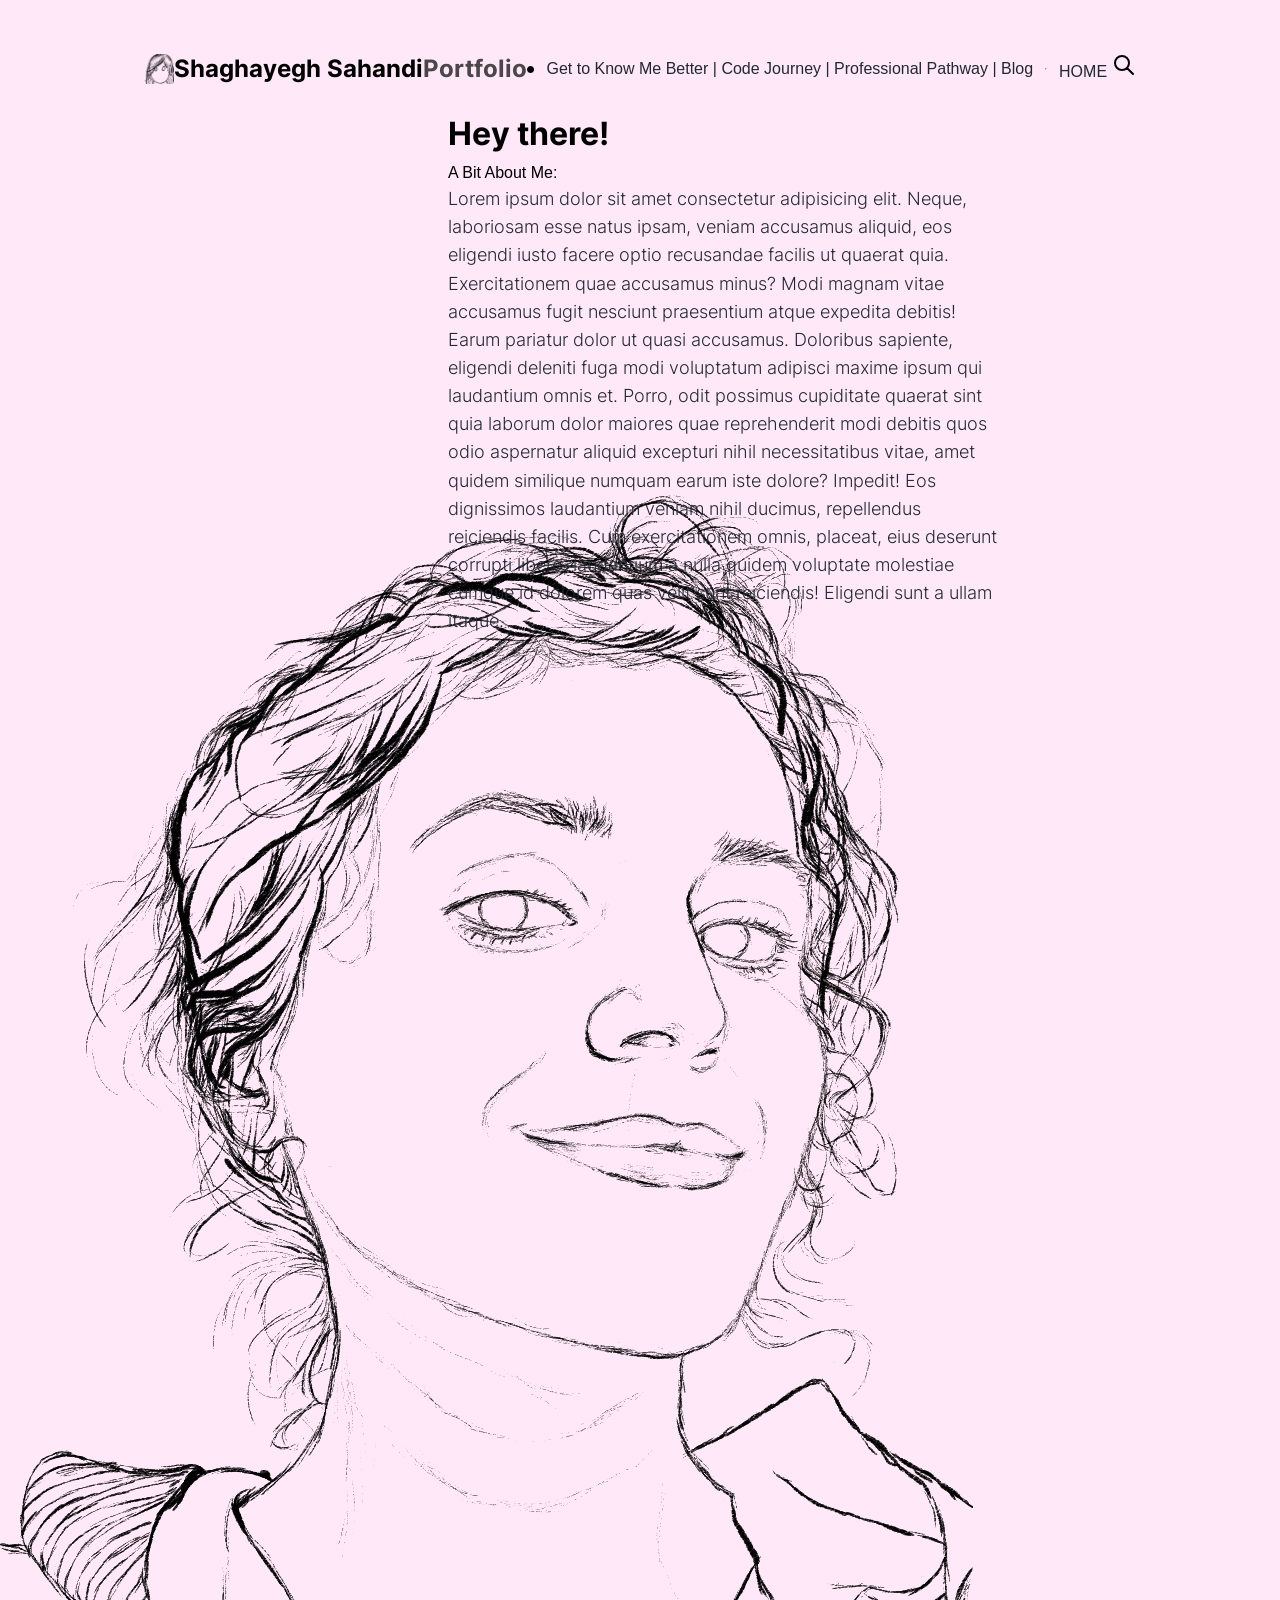
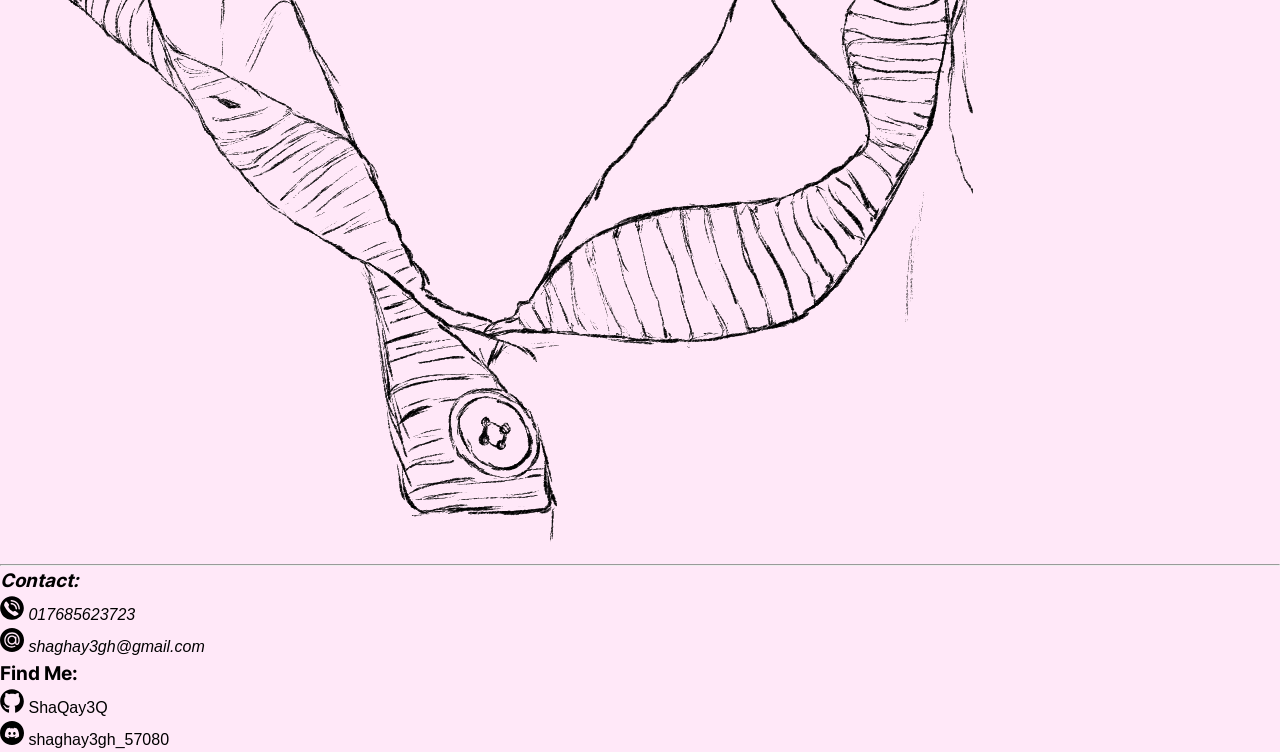
==== commit c9f52c53: "grid use for structuring the parts" ====
--- a/page.html
+++ b/page.html
@@ -39,7 +39,7 @@
         <hr />
         <ul>
             <li><a href="#">HOME</a></li>
-            <li><img src="./images/searchone.svg" alt="Serach"></li>
+            <li><img class="icon" src="./images/searchone.svg" alt="Serach"></li>
         </ul>
     </header>
     <!--=====================================
--- a/page.css
+++ b/page.css
@@ -135,6 +135,40 @@
 	overflow-x: hidden;
 	margin-top: 30px;
 	background-color: var(--bgc);
+	display: grid;
+	grid-template-columns: 30% 5% 65%;
+	grid-template-rows: auto;
+	grid-template-areas:
+		"header header header"
+		"hero . main"
+		"hr hr hr"
+		"footer footer footer";
+}
+header {
+	grid-area: header;
+	display: flex;
+	flex-direction: row;
+	max-width: 1400px;
+	margin-right: auto;
+	margin-left: auto;
+	padding: 20px;
+	flex-wrap: wrap;
+	justify-content: space-between;
+	gap: 12px;
+	align-items: center;
+	justify-self: start;
+}
+#hero {
+	grid-area: hero;
+}
+main {
+	grid-area: main;
+}
+body hr {
+	grid-area: hr;
+}
+footer {
+	grid-area: footer;
 }
 
 h2 {
@@ -181,3 +215,21 @@
 	height: 24px;
 	width: 24px;
 }
+
+#logo-img {
+	height: 30px;
+	width: 30px;
+}
+.dot {
+	width: 7px;
+	height: 7px;
+}
+#logo {
+	display: flex;
+	flex-direction: row;
+	justify-content: left;
+	align-items: center;
+	flex-wrap: wrap;
+	justify-content: space-between;
+	justify-self: start;
+}
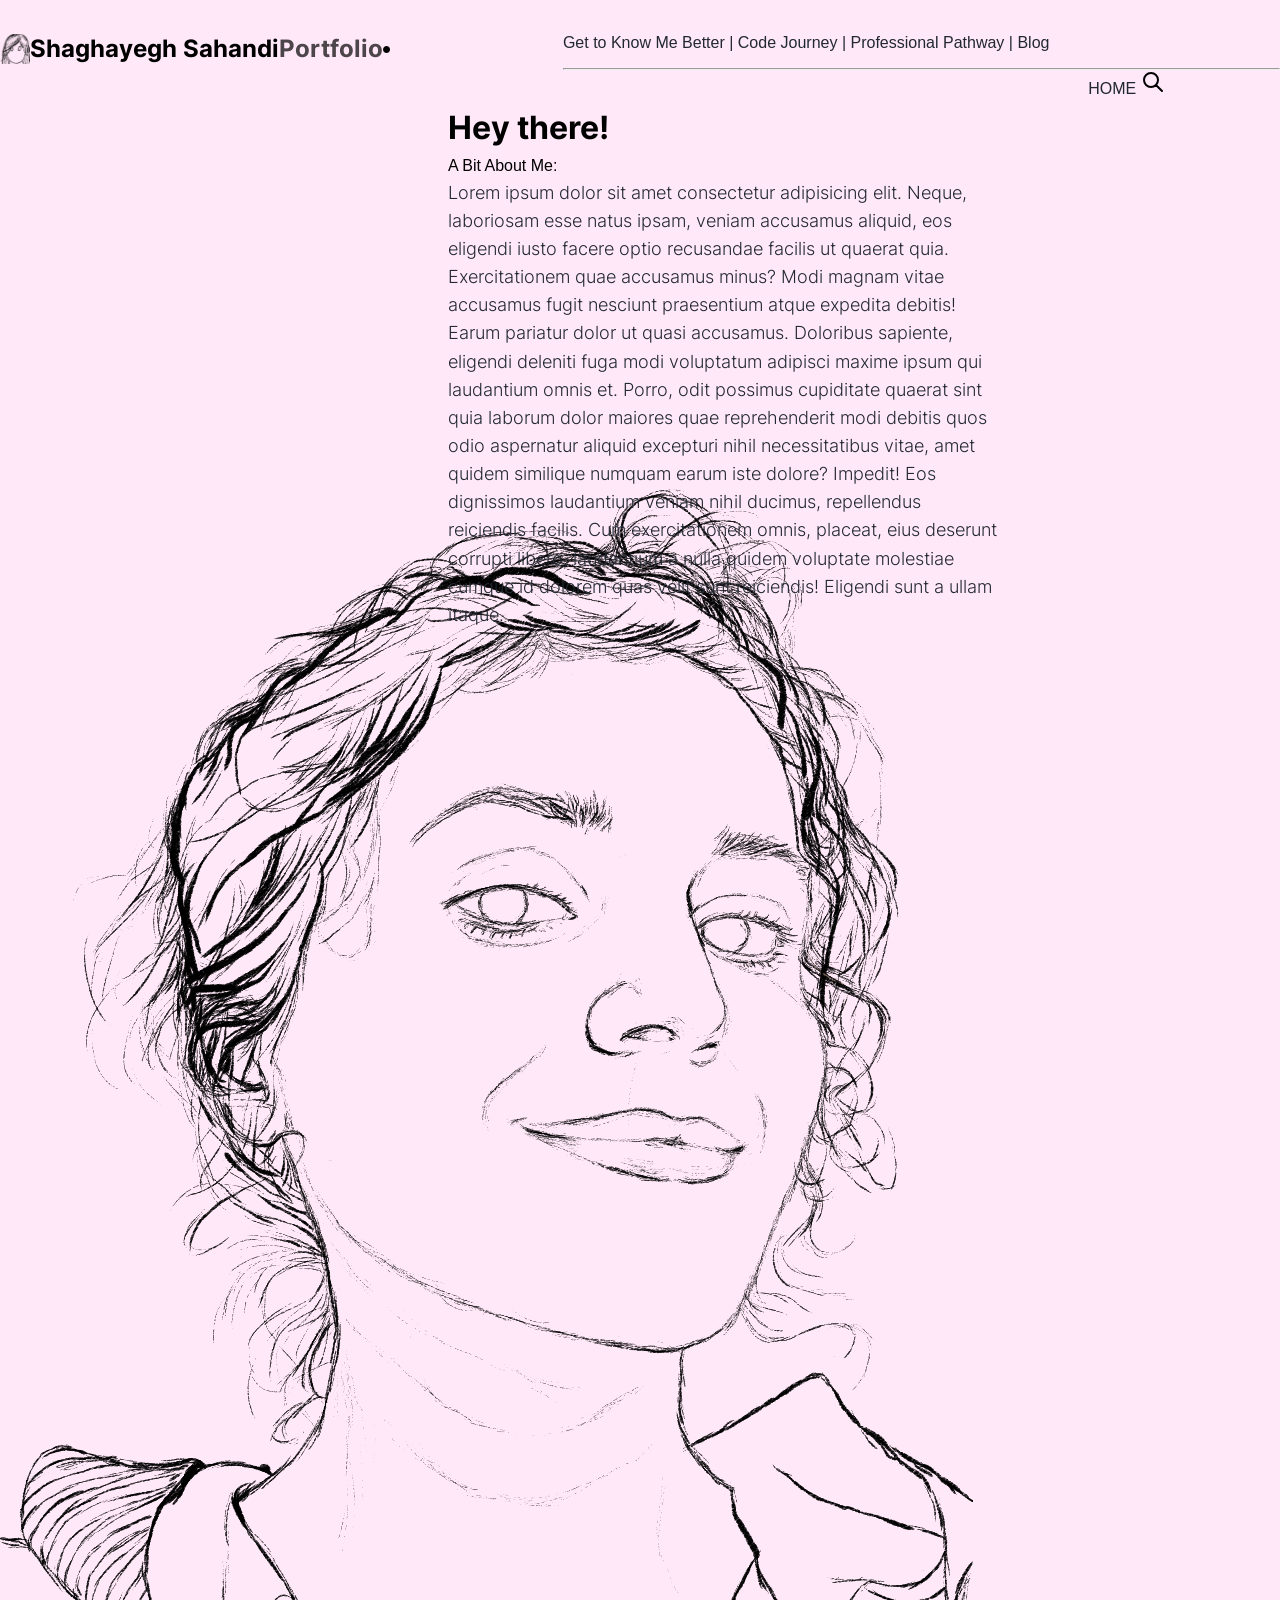
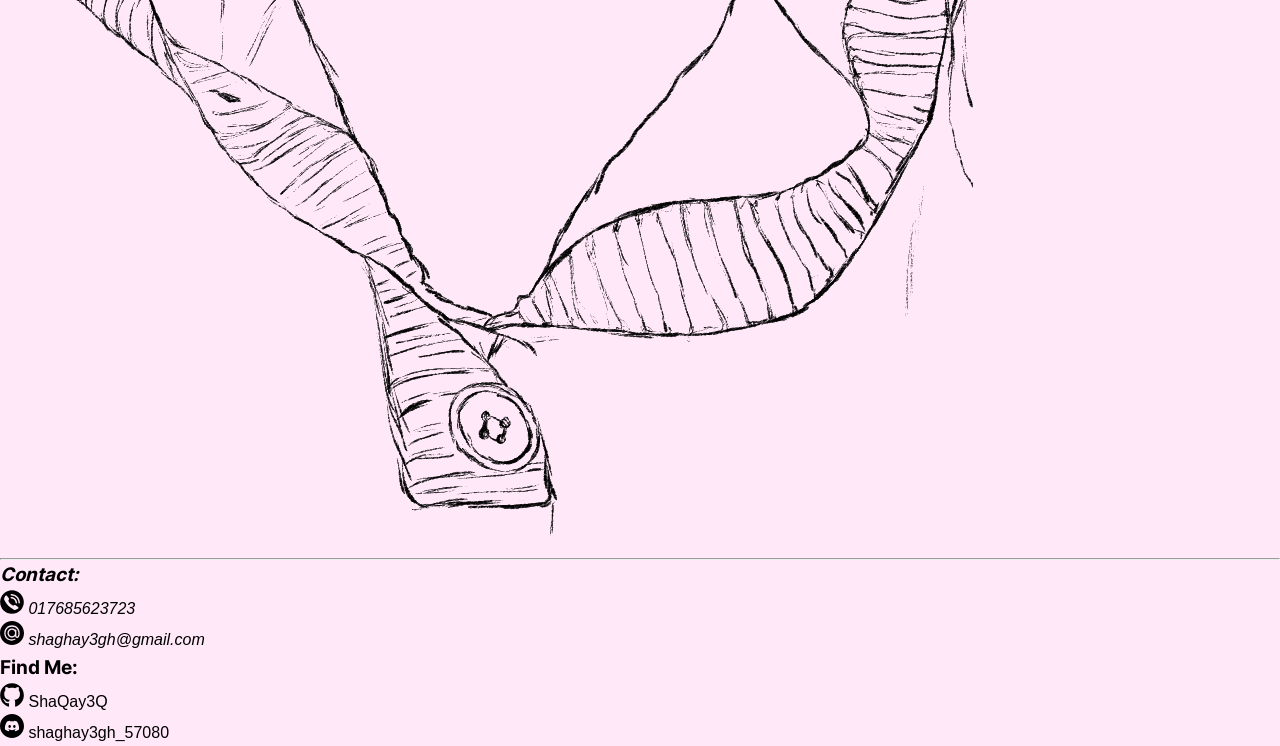
==== commit ae603523: "header grid" ====
--- a/page.html
+++ b/page.html
@@ -37,7 +37,7 @@
             </ul>
         </nav>
         <hr />
-        <ul>
+        <ul class="home-search">
             <li><a href="#">HOME</a></li>
             <li><img class="icon" src="./images/searchone.svg" alt="Serach"></li>
         </ul>
--- a/page.css
+++ b/page.css
@@ -146,18 +146,16 @@
 }
 header {
 	grid-area: header;
-	display: flex;
-	flex-direction: row;
-	max-width: 1400px;
-	margin-right: auto;
-	margin-left: auto;
-	padding: 20px;
-	flex-wrap: wrap;
-	justify-content: space-between;
-	gap: 12px;
-	align-items: center;
-	justify-self: start;
-}
+	display: grid;
+	/* max-width: 1400px; */
+	grid-template-columns: (repeat 1fr);
+	grid-template-rows: auto;
+	grid-template-areas:
+		"logo logo . nav nav nav nav"
+		". . . hhr hhr hhr hhr"
+		". . . . . home-search home-search";
+}
+
 #hero {
 	grid-area: hero;
 }
@@ -232,4 +230,16 @@
 	flex-wrap: wrap;
 	justify-content: space-between;
 	justify-self: start;
-}
+	grid-area: logo;
+}
+
+nav {
+	grid-area: nav;
+}
+header hr {
+	grid-area: hhr;
+}
+
+.home-search {
+	grid-area: home-search;
+}
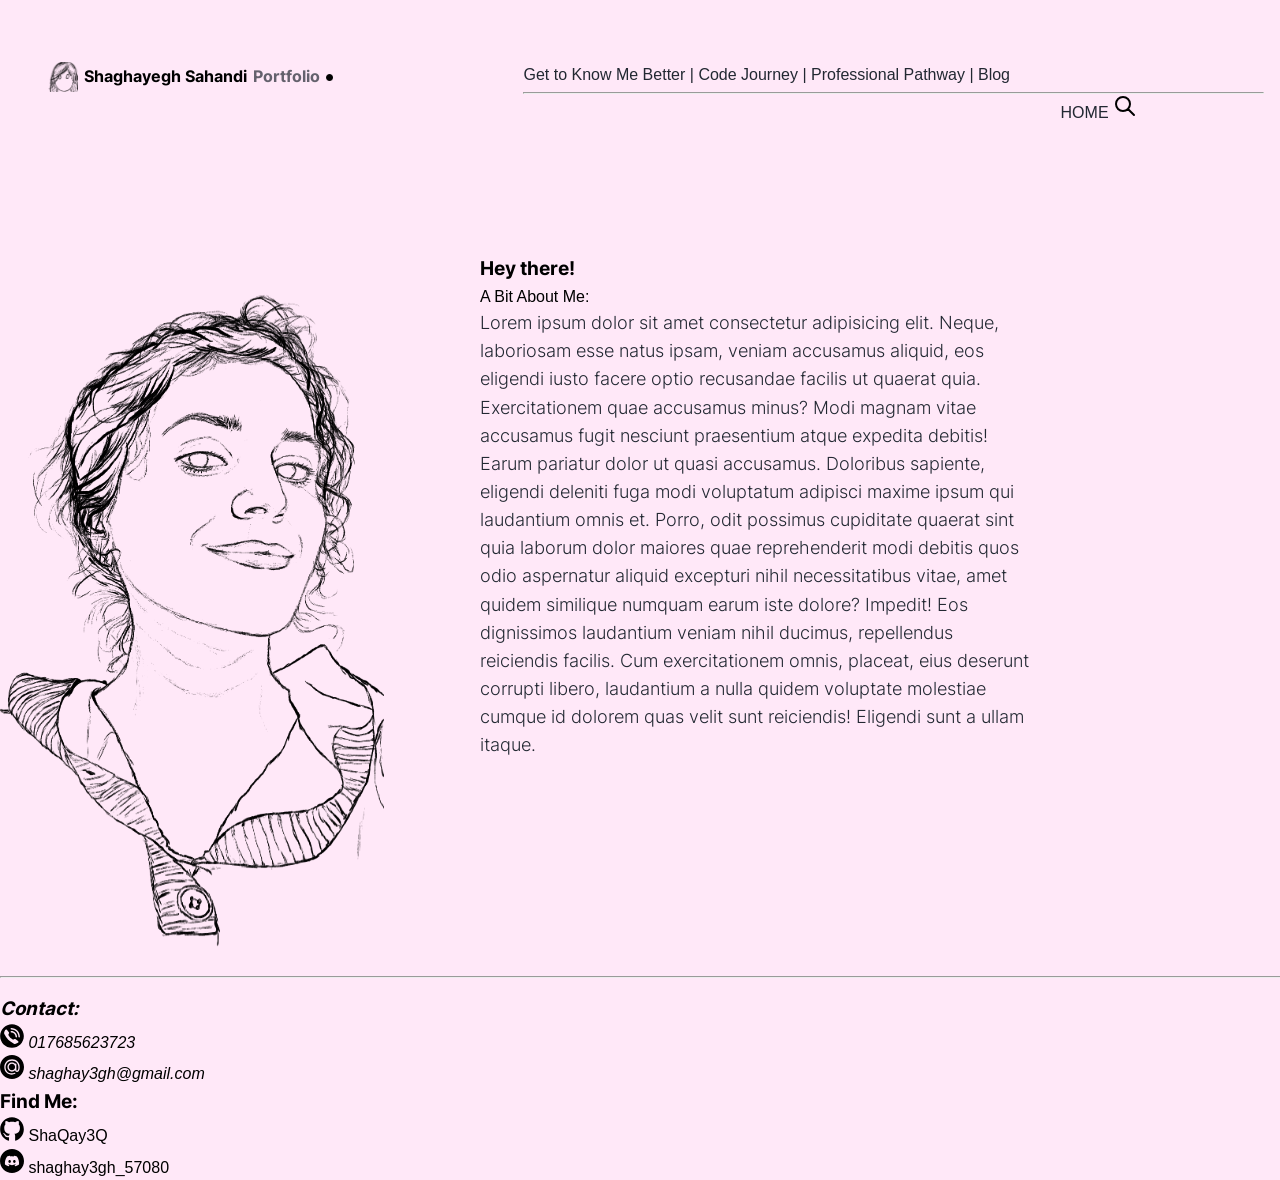
==== commit 564da3ea: "working on spacing" ====
--- a/page.html
+++ b/page.html
@@ -52,7 +52,7 @@
                 MAIN
         =======================================-->
     <main>
-        <h1>Hey there!</h1>
+        <h3>Hey there!</h3>
         <span>A Bit About Me:</span>
         <p>Lorem ipsum dolor sit amet consectetur adipisicing elit. Neque, laboriosam esse natus ipsam,
             veniam accusamus aliquid, eos eligendi iusto facere optio recusandae facilis ut quaerat quia.
--- a/page.css
+++ b/page.css
@@ -143,24 +143,39 @@
 		"hero . main"
 		"hr hr hr"
 		"footer footer footer";
+	gap: 1rem;
 }
 header {
 	grid-area: header;
 	display: grid;
 	/* max-width: 1400px; */
 	grid-template-columns: (repeat 1fr);
+	flex-wrap: wrap;
 	grid-template-rows: auto;
 	grid-template-areas:
 		"logo logo . nav nav nav nav"
 		". . . hhr hhr hhr hhr"
 		". . . . . home-search home-search";
+	margin-left: 3rem;
+	margin-right: 3rem;
+	margin-top: 2rem;
 }
 
 #hero {
 	grid-area: hero;
 }
+#hero img {
+	width: 100%;
+	max-width: 600px; /* or whatever size you want */
+	aspect-ratio: 9 / 19; /* optional: modern way to lock ratio */
+	background-image: url("./images/shaport.png");
+	background-size: contain;
+	background-repeat: no-repeat;
+	background-position: center;
+}
 main {
 	grid-area: main;
+	margin-top: 7rem;
 }
 body hr {
 	grid-area: hr;
@@ -170,11 +185,14 @@
 }
 
 h2 {
-	font-size: var(--fs-rem);
+	font-size: var(--fs-small);
 	font-weight: var(--fw-rem);
-	color: var(--fc-black);
-}
-
+	color: var(--fc-darkgreyleight);
+}
+h1 {
+	font-size: var(--fs-small);
+	color: var(--fc-softblacks);
+}
 .box {
 	background-color: var(--bgc);
 	border: 5px solid darkblue;
@@ -225,12 +243,14 @@
 #logo {
 	display: flex;
 	flex-direction: row;
+	gap: 6px;
 	justify-content: left;
 	align-items: center;
 	flex-wrap: wrap;
 	justify-content: space-between;
 	justify-self: start;
 	grid-area: logo;
+	font-size: small;
 }
 
 nav {
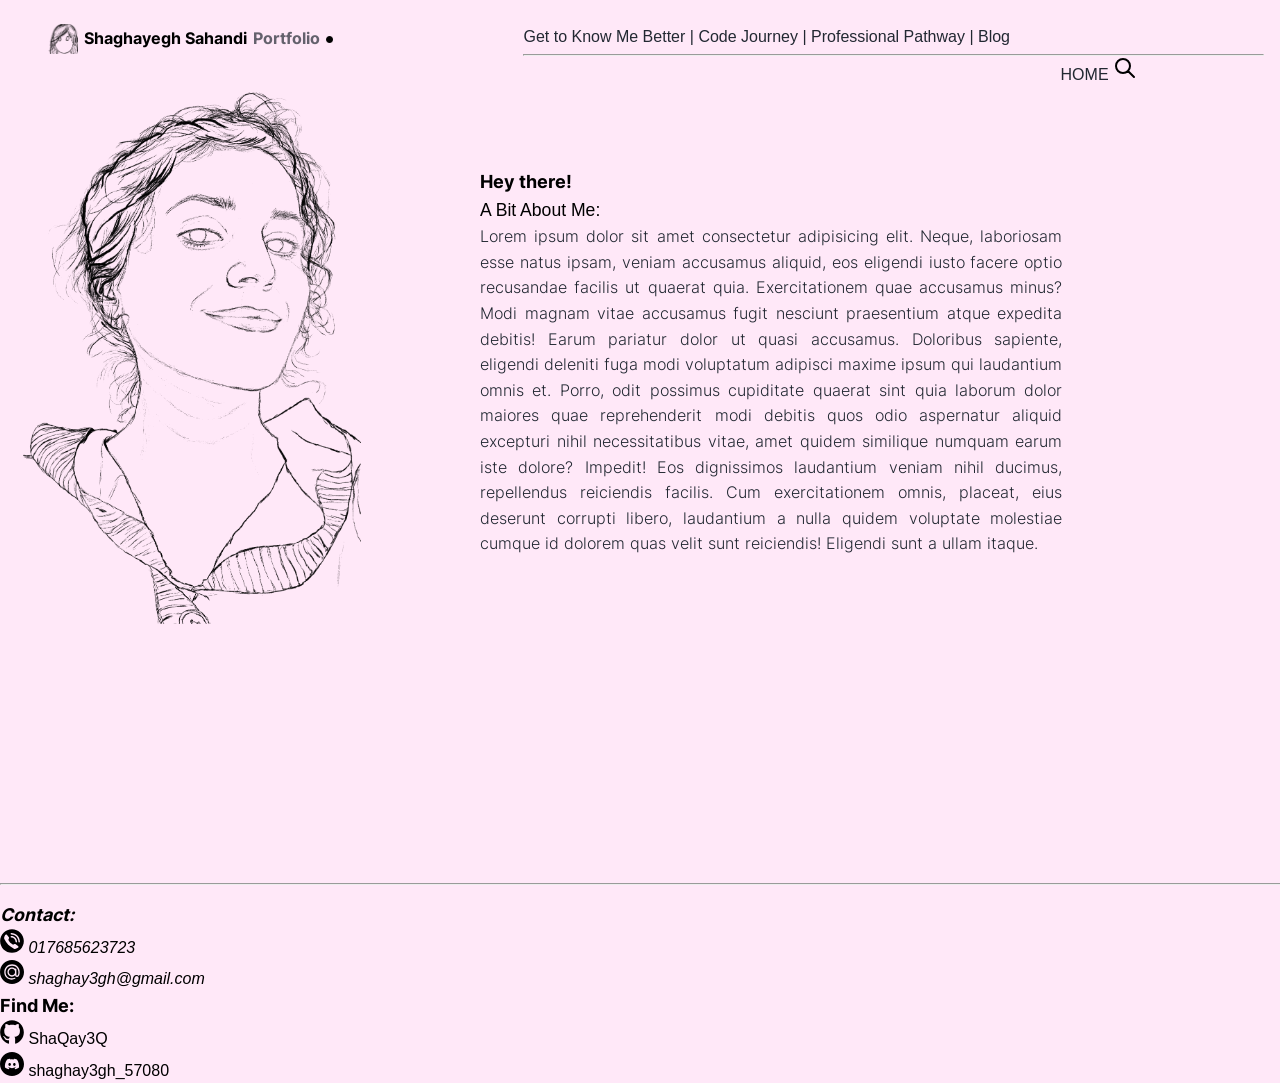
==== commit 4fc30347: "main placement" ====
--- a/page.html
+++ b/page.html
@@ -53,7 +53,7 @@
         =======================================-->
     <main>
         <h3>Hey there!</h3>
-        <span>A Bit About Me:</span>
+        <h4>A Bit About Me:</h4>
         <p>Lorem ipsum dolor sit amet consectetur adipisicing elit. Neque, laboriosam esse natus ipsam,
             veniam accusamus aliquid, eos eligendi iusto facere optio recusandae facilis ut quaerat quia.
             Exercitationem quae accusamus minus?
--- a/page.css
+++ b/page.css
@@ -144,6 +144,7 @@
 		"hr hr hr"
 		"footer footer footer";
 	gap: 1rem;
+	margin-top: 0;
 }
 header {
 	grid-area: header;
@@ -158,24 +159,53 @@
 		". . . . . home-search home-search";
 	margin-left: 3rem;
 	margin-right: 3rem;
-	margin-top: 2rem;
-}
+	margin-top: 1.5rem;
+	height: 1rem;
+}
+
+/* #hero {
+	grid-area: hero;
+	height: 65%;
+	overflow: hidden;
+	position: relative;
+}
+
+#hero img {
+	width: 100%;
+	height: 100%;
+	object-fit: cover;
+	object-position: center 65%;
+	display: block;
+} */
 
 #hero {
 	grid-area: hero;
-}
+	height: 100%;
+	overflow: hidden;
+	position: relative;
+}
+
 #hero img {
 	width: 100%;
-	max-width: 600px; /* or whatever size you want */
+	height: 74.5%;
+	/* max-width: 600px; or whatever size you want */
 	aspect-ratio: 9 / 19; /* optional: modern way to lock ratio */
-	background-image: url("./images/shaport.png");
+	/* background-image: url("./images/shaport.png"); */
 	background-size: contain;
 	background-repeat: no-repeat;
-	background-position: center;
-}
+	/* background-position: center -45%; */
+	object-fit: cover;
+	object-position: center 75.5%; /* shift image upward by 10% */
+	transform: scale(0.88);
+	transform-origin: center; /* keeps it centered */
+	display: block;
+}
+
 main {
 	grid-area: main;
 	margin-top: 7rem;
+	/* padding-left: 0.6rem; */
+	/* padding-right: 10rem; */
 }
 body hr {
 	grid-area: hr;
@@ -193,6 +223,15 @@
 	font-size: var(--fs-small);
 	color: var(--fc-softblacks);
 }
+h3 {
+	font-size: var(--fs-medium);
+	font-weight: var(--fw-rem);
+}
+h4 {
+	font-size: var(--fs-medium);
+	font-weight: var(--fs-medium);
+}
+
 .box {
 	background-color: var(--bgc);
 	border: 5px solid darkblue;
@@ -201,13 +240,17 @@
 	/* font-size: var(--fs-rem); */
 }
 
-body p {
-	font-size: var(--fs-medium);
+main p {
+	width: 70%; /* Makes it stretch the full width of the parent */
+	display: block; /* Default, but good to be explicit */
+	text-align: justify; /* Optional: creates an edge-to-edge text look */
+	font-size: var(--fs-small);
 	font-weight: 300;
 	color: var(--fc-darkgray);
 	/* color: red; */
 	word-wrap: break-word;
-	max-width: 550px;
+	/* max-width: 600px; */
+	/* padding-right: 4rem; */
 }
 
 a {
@@ -220,6 +263,8 @@
 main {
 	display: flex;
 	flex-direction: column;
+	grid-area: main;
+	width: 100%;
 }
 
 li {
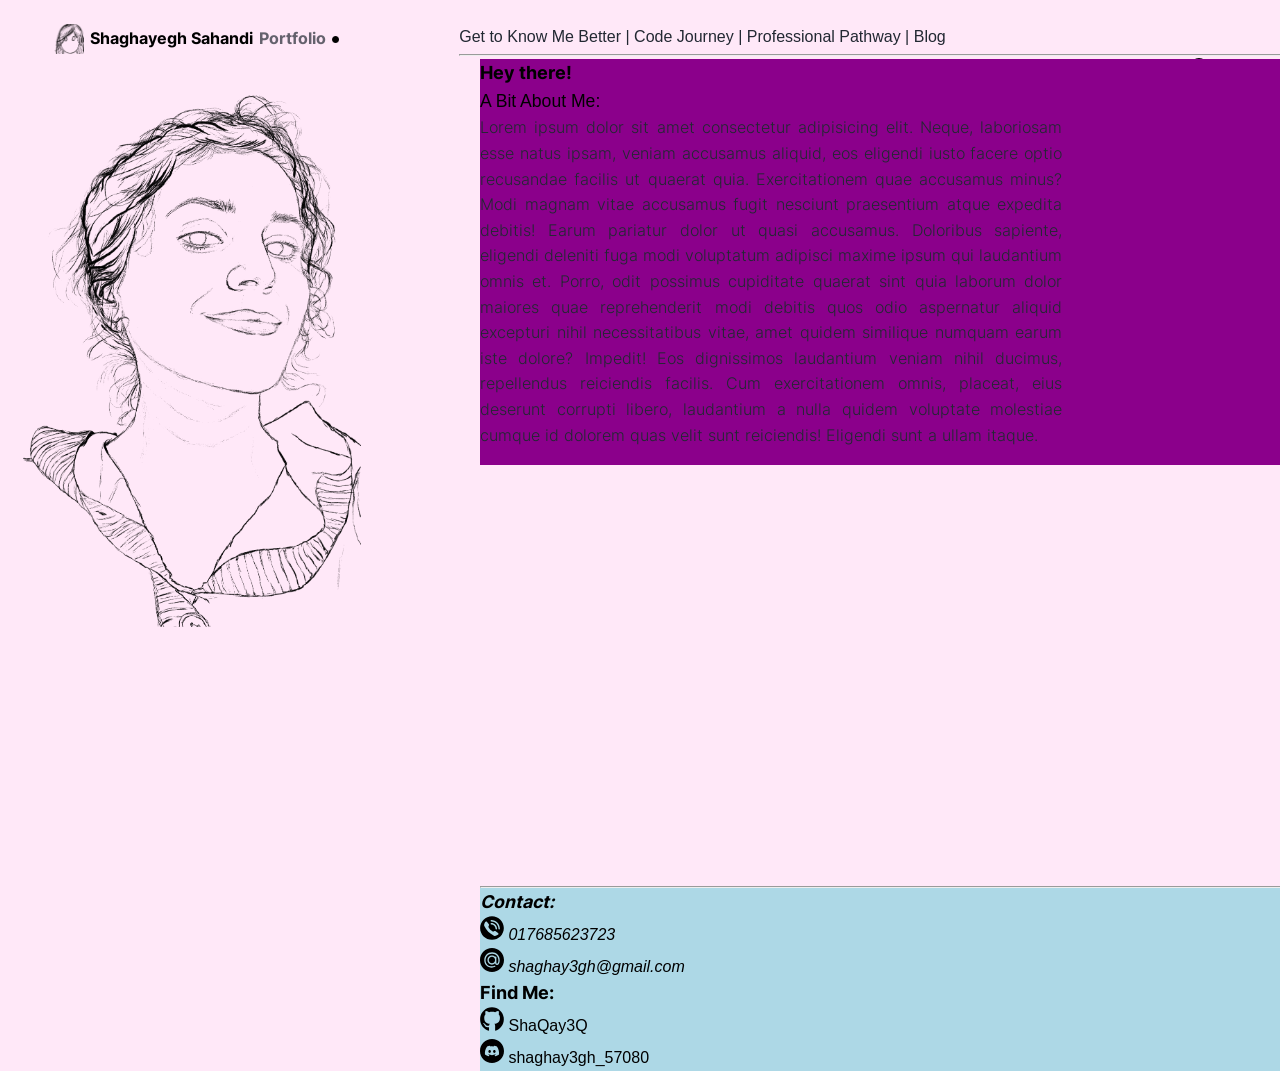
==== commit 49874143: "main placement - destroyed" ====
--- a/page.html
+++ b/page.html
@@ -68,11 +68,12 @@
             voluptate molestiae cumque id dolorem quas velit sunt reiciendis!
             Eligendi sunt a ullam itaque.</p>
     </main>
-    <hr />
+    <!-- <hr /> -->
     <!--=====================================
                 FOOTER
         =======================================-->
     <footer>
+        <hr/>
         <address class="flex flexcolumn tengap fexgrowone fit-content">
             <h3>Contact:</h3>
             <div class="flex flexrow sixgap fit-content">
--- a/page.css
+++ b/page.css
@@ -141,26 +141,27 @@
 	grid-template-areas:
 		"header header header"
 		"hero . main"
-		"hr hr hr"
-		"footer footer footer";
+		/* ". . hr" */
+		". . footer";
 	gap: 1rem;
-	margin-top: 0;
+	margin: 0;
+	padding: 0;
 }
 header {
 	grid-area: header;
 	display: grid;
 	/* max-width: 1400px; */
-	grid-template-columns: (repeat 1fr);
+	grid-template-columns: 30% 5% 65%;
 	flex-wrap: wrap;
 	grid-template-rows: auto;
 	grid-template-areas:
-		"logo logo . nav nav nav nav"
-		". . . hhr hhr hhr hhr"
-		". . . . . home-search home-search";
-	margin-left: 3rem;
-	margin-right: 3rem;
+		"logo . nav"
+		". . hhr"
+		". . home-search";
+	/* margin-left: 3rem; */
+	/* margin-right: 3rem; */
 	margin-top: 1.5rem;
-	height: 1rem;
+	height: 1.2rem;
 }
 
 /* #hero {
@@ -202,16 +203,29 @@
 }
 
 main {
+	max-height: 50%;
 	grid-area: main;
-	margin-top: 7rem;
+	/* margin-top: 7rem; */
 	/* padding-left: 0.6rem; */
 	/* padding-right: 10rem; */
 }
-body hr {
+body > hr {
 	grid-area: hr;
+	width: 100%;
+	position: relative;
+	align-self: self-start; /* or center, end as needed */
+	justify-self: center; /* or center */
+	/* display: flex; */
+	/* flex-direction: column; */
+	/* position: relative; */
+	/* justify-self: right; */
 }
 footer {
 	grid-area: footer;
+	width: 100%;
+	margin: 0;
+	padding: 0;
+	background: lightblue;
 }
 
 h2 {
@@ -249,6 +263,8 @@
 	color: var(--fc-darkgray);
 	/* color: red; */
 	word-wrap: break-word;
+	margin: 0;
+	padding: 0;
 	/* max-width: 600px; */
 	/* padding-right: 4rem; */
 }
@@ -265,6 +281,8 @@
 	flex-direction: column;
 	grid-area: main;
 	width: 100%;
+	height: 50%;
+	background: darkmagenta;
 }
 
 li {
@@ -287,24 +305,33 @@
 }
 #logo {
 	display: flex;
+	width: 100%;
 	flex-direction: row;
 	gap: 6px;
-	justify-content: left;
+	justify-content: center;
 	align-items: center;
+	justify-self: center;
+	align-self: center;
 	flex-wrap: wrap;
-	justify-content: space-between;
-	justify-self: start;
+	/* justify-self: start; */
 	grid-area: logo;
 	font-size: small;
 }
 
 nav {
 	grid-area: nav;
+	width: 100%;
 }
 header hr {
 	grid-area: hhr;
+	/* width: 100%; */
 }
 
 .home-search {
+	width: 20%;
+	/* height: 1rem; */
 	grid-area: home-search;
-}
+	display: flex;
+	justify-self: right;
+	align-self: center;
+}
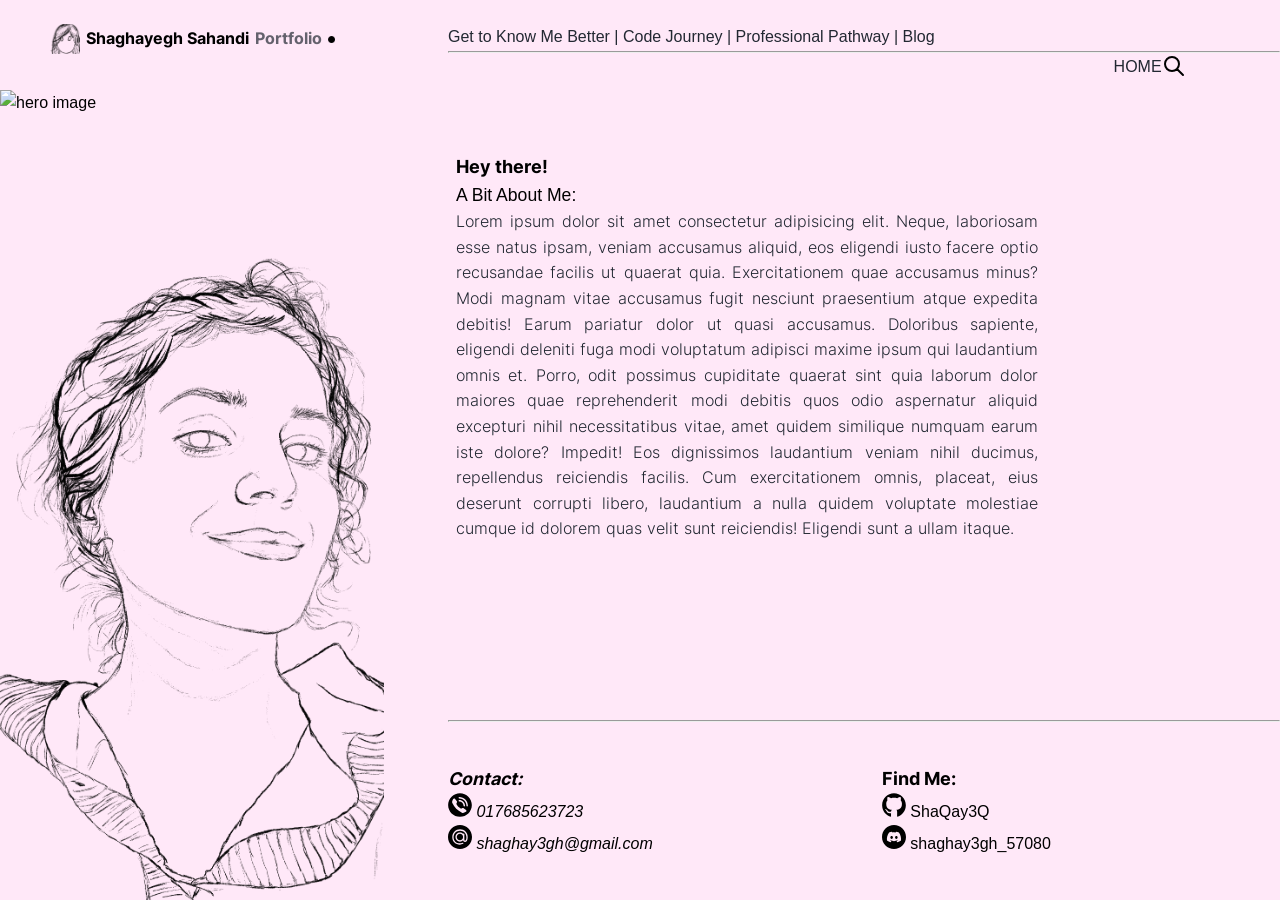
==== commit ae3b2a92: "play with hero" ====
--- a/page.html
+++ b/page.html
@@ -46,7 +46,8 @@
                 HERO
     =======================================-->
     <div id="hero">
-        <img src="./images/shaport.png" alt="hero image">
+        <!-- <img src="./images/shaport.png" alt="hero image"> -->
+        <img  alt="hero image">
     </div>
     <!--=====================================
                 MAIN
--- a/page.css
+++ b/page.css
@@ -130,6 +130,7 @@
 }
 
 body {
+	height: 100vh;
 	font-family: "Inter", sans-serif;
 	line-height: 1.6;
 	overflow-x: hidden;
@@ -137,13 +138,14 @@
 	background-color: var(--bgc);
 	display: grid;
 	grid-template-columns: 30% 5% 65%;
-	grid-template-rows: auto;
+	grid-template-rows: 10% 70% 20%;
 	grid-template-areas:
 		"header header header"
 		"hero . main"
 		/* ". . hr" */
-		". . footer";
-	gap: 1rem;
+		"hero . footer";
+	/* "hero . ."; */
+	/* gap: 1rem; */
 	margin: 0;
 	padding: 0;
 }
@@ -156,7 +158,7 @@
 	grid-template-rows: auto;
 	grid-template-areas:
 		"logo . nav"
-		". . hhr"
+		"logo . hhr"
 		". . home-search";
 	/* margin-left: 3rem; */
 	/* margin-right: 3rem; */
@@ -183,12 +185,13 @@
 	grid-area: hero;
 	height: 100%;
 	overflow: hidden;
-	position: relative;
+	display: inline-block;
+	position: static;
 }
 
 #hero img {
 	width: 100%;
-	height: 74.5%;
+	height: 110%;
 	/* max-width: 600px; or whatever size you want */
 	aspect-ratio: 9 / 19; /* optional: modern way to lock ratio */
 	/* background-image: url("./images/shaport.png"); */
@@ -196,19 +199,27 @@
 	background-repeat: no-repeat;
 	/* background-position: center -45%; */
 	object-fit: cover;
-	object-position: center 75.5%; /* shift image upward by 10% */
-	transform: scale(0.88);
-	transform-origin: center; /* keeps it centered */
+	object-position: center 75%;
+	transform: scale(0.90);
+	/* transform-origin: center; keeps it centered */
 	display: block;
 }
-
-main {
-	max-height: 50%;
-	grid-area: main;
-	/* margin-top: 7rem; */
-	/* padding-left: 0.6rem; */
-	/* padding-right: 10rem; */
-}
+#hero img {
+	width: 100%;
+	height: 110%;
+	/* max-width: 600px; or whatever size you want */
+	aspect-ratio: 9 / 19; /* optional: modern way to lock ratio */
+	background-image: url("./images/shaport.png");
+	background-size:cover;
+	background-repeat: no-repeat;
+	background-position: center 50%;
+	object-fit:cover;
+	object-position: center 80%;
+	transform: scale(1);
+	/* transform-origin: center; keeps it centered */
+	display: block;
+}
+
 body > hr {
 	grid-area: hr;
 	width: 100%;
@@ -225,7 +236,25 @@
 	width: 100%;
 	margin: 0;
 	padding: 0;
-	background: lightblue;
+	/* background: lightblue; */
+	display: grid;
+	grid-template-rows: 1rf 1rf;
+	flex-wrap: wrap;
+	grid-template-columns: auto;
+	grid-template-areas:
+		"fhr fhr"
+		"address fsection";
+}
+
+footer > hr {
+	grid-area: fhr;
+	height: 1px;
+}
+address {
+	grid-area: address;
+}
+footer > section {
+	grid-area: fsection;
 }
 
 h2 {
@@ -255,6 +284,7 @@
 }
 
 main p {
+	height: max-content;
 	width: 70%; /* Makes it stretch the full width of the parent */
 	display: block; /* Default, but good to be explicit */
 	text-align: justify; /* Optional: creates an edge-to-edge text look */
@@ -277,12 +307,21 @@
 }
 
 main {
+	margin-left: 1rem;
+	/* margin-top: 20%; */
+	/* position: inherit; */
+	align-self: center;
+	justify-self: center;
+	grid-area: main;
+	/* margin-top: 5rem; */
+	/* padding-left: 0.6rem; */
+	/* padding-right: 10rem; */
 	display: flex;
 	flex-direction: column;
 	grid-area: main;
 	width: 100%;
-	height: 50%;
-	background: darkmagenta;
+	height: 80%;
+	/* background: darkmagenta; */
 }
 
 li {
@@ -323,6 +362,7 @@
 	width: 100%;
 }
 header hr {
+	height: 1px;
 	grid-area: hhr;
 	/* width: 100%; */
 }
